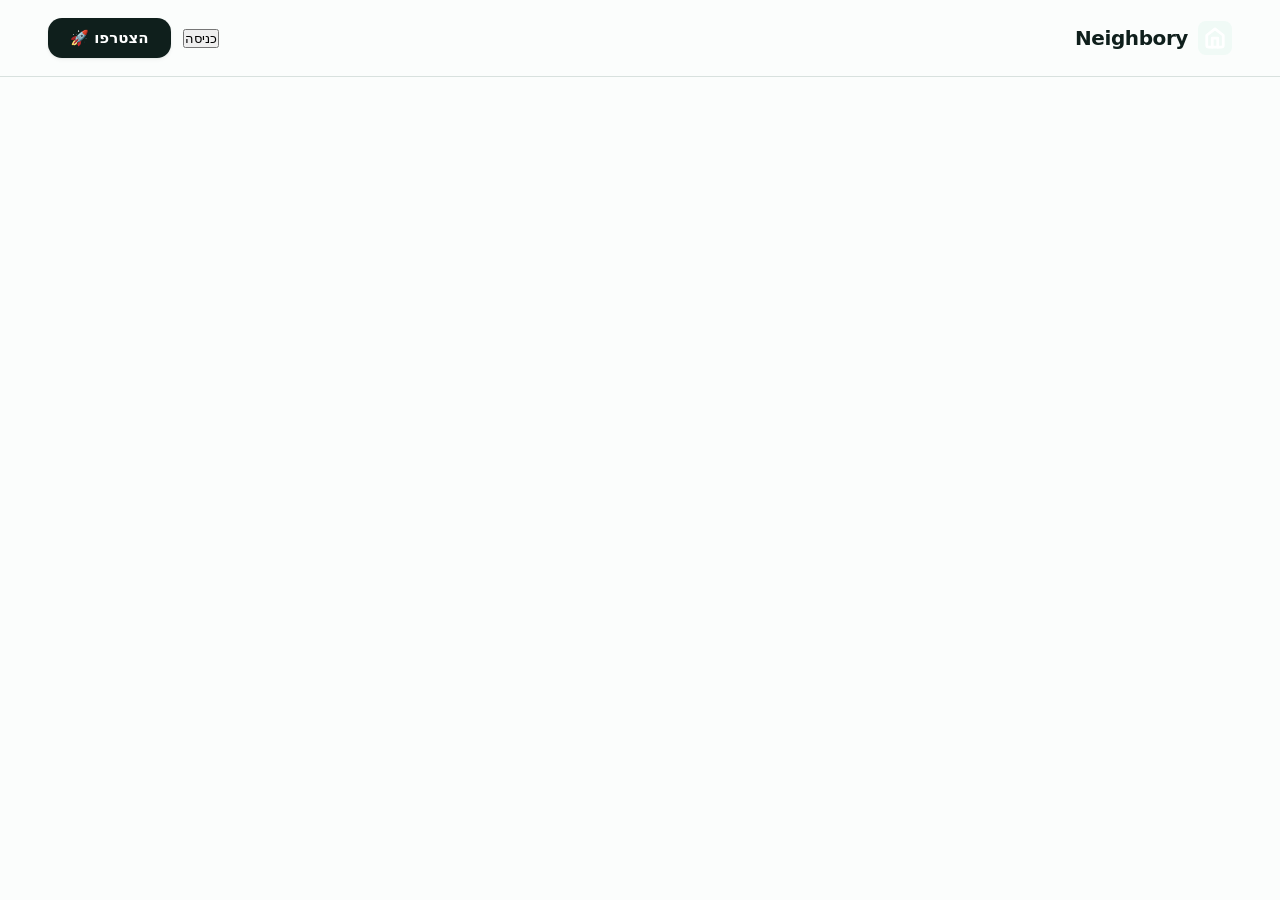
==== frontend/index.html @ bd684b00 "Initial commit - Neighbory community marketplace for teens Co-Authored-By: Claude Sonnet 4.6 <norepl" ====
<!DOCTYPE html>
<html lang="he" dir="rtl">
<head>
<meta charset="UTF-8">
<meta name="viewport" content="width=device-width, initial-scale=1.0">
<title>Neighbory · השוק הקהילתי לבני נוער</title>
<link rel="preconnect" href="https://fonts.googleapis.com">
<link rel="preconnect" href="https://fonts.gstatic.com" crossorigin>
<link href="https://fonts.googleapis.com/css2?family=Fredoka:wght@400;500;600;700&family=Rubik:wght@400;500;700;900&display=swap" rel="stylesheet">
<link rel="stylesheet" href="styles.css">
</head>
<body>
<div class="blob blob-1"></div>
<div class="blob blob-2"></div>
<div class="blob blob-3"></div>

<nav class="nav">
    <div class="nav-logo" onclick="goHome()">
        <div class="logo-mark">
            <svg viewBox="0 0 24 24" width="22" height="22" fill="none" stroke="white" stroke-width="3" stroke-linecap="round" stroke-linejoin="round">
                <path d="M3 9l9-7 9 7v11a2 2 0 0 1-2 2H5a2 2 0 0 1-2-2z"/>
                <polyline points="9 22 9 12 15 12 15 22"/>
            </svg>
        </div>
        <span class="logo-text">Neighbory</span>
    </div>
    <div class="nav-actions" id="nav-actions">
        <button class="btn btn-secondary" onclick="showLogin()">כניסה</button>
        <button class="btn btn-primary" onclick="showRegister()">הצטרפו 🚀</button>
    </div>
</nav>

<div id="main-content"></div>

<div id="modal-login" class="modal">
    <div class="modal-backdrop" onclick="closeModal('modal-login')"></div>
    <div class="modal-content">
        <button class="modal-close" onclick="closeModal('modal-login')">×</button>
        <div class="modal-emoji">👋</div>
        <h2 class="modal-title">היי, ברוכים השבים!</h2>
        <p class="modal-sub">התחברו לחשבון שלכם</p>
        <form onsubmit="handleLogin(event)">
            <div class="field"><label>אימייל</label><input type="email" name="email" required placeholder="you@example.com"></div>
            <div class="field"><label>סיסמה</label><input type="password" name="password" required placeholder="••••••••"></div>
            <div id="login-error" class="error-msg"></div>
            <button type="submit" class="btn btn-primary btn-full btn-large">בואו ניכנס! 🚀</button>
        </form>
        <div class="modal-switch">אין לכם חשבון? <a onclick="showRegister()">הצטרפו עכשיו</a></div>
    </div>
</div>

<div id="modal-register" class="modal">
    <div class="modal-backdrop" onclick="closeModal('modal-register')"></div>
    <div class="modal-content">
        <button class="modal-close" onclick="closeModal('modal-register')">×</button>
        <div class="tab-switch">
            <button class="tab active" onclick="switchTab('child')">🎒 אני ילד/ה</button>
            <button class="tab" onclick="switchTab('parent')">👨‍👩‍👧 אני הורה</button>
        </div>
        <div id="tab-child" class="tab-content active">
            <div class="modal-emoji">🎉</div>
            <h2 class="modal-title">מתחילים את ההרפתקה!</h2>
            <p class="modal-sub">לאחר ההרשמה, ההורה צריך לאשר את החשבון</p>
            <form onsubmit="handleChildRegister(event)">
                <div class="field-row">
                    <div class="field"><label>שם משתמש</label><input type="text" name="username" required minlength="3" placeholder="cooltrader"></div>
                    <div class="field"><label>גיל</label><input type="number" name="age" required min="13" max="18" placeholder="14"></div>
                </div>
                <div class="field"><label>שם מלא</label><input type="text" name="full_name" required minlength="2" placeholder="ישראל ישראלי"></div>
                <div class="field-row">
                    <div class="field"><label>אימייל</label><input type="email" name="email" required placeholder="you@example.com"></div>
                    <div class="field"><label>עיר</label><input type="text" name="city" required placeholder="תל אביב"></div>
                </div>
                <div class="field"><label>סיסמה</label><input type="password" name="password" required minlength="8" placeholder="לפחות 8 תווים"></div>
                <span class="divider-label">👨‍👩‍👧 פרטי ההורה</span>
                <div class="field-row">
                    <div class="field"><label>אימייל ההורה</label><input type="email" name="parent_email" required placeholder="parent@example.com"></div>
                    <div class="field"><label>טלפון ההורה</label><input type="tel" name="parent_phone" required minlength="9" placeholder="0501234567"></div>
                </div>
                <div id="register-child-error" class="error-msg"></div>
                <button type="submit" class="btn btn-primary btn-full btn-large">צרו לי חשבון! 🎯</button>
            </form>
        </div>
        <div id="tab-parent" class="tab-content">
            <div class="modal-emoji">👨‍👩‍👧</div>
            <h2 class="modal-title">הרשמה כהורה</h2>
            <p class="modal-sub">לפיקוח על חשבון ילדכם</p>
            <form onsubmit="handleParentRegister(event)">
                <div class="field"><label>שם מלא</label><input type="text" name="full_name" required minlength="2" placeholder="שם מלא"></div>
                <div class="field"><label>אימייל</label><input type="email" name="email" required placeholder="parent@example.com"></div>
                <div class="field"><label>טלפון</label><input type="tel" name="phone" required minlength="9" placeholder="0501234567"></div>
                <div class="field"><label>סיסמה</label><input type="password" name="password" required minlength="8" placeholder="לפחות 8 תווים"></div>
                <div id="register-parent-error" class="error-msg"></div>
                <button type="submit" class="btn btn-primary btn-full btn-large">הירשמו 👍</button>
            </form>
        </div>
        <div class="modal-switch">יש לכם חשבון? <a onclick="showLogin()">התחברו</a></div>
    </div>
</div>

<div id="toast" class="toast"></div>

<script src="config.js"></script>
<script src="app.js"></script>
</body>
</html>
---- frontend/styles.css ----
/* ========================================
   KidsTrade — Design System
   Aesthetic: Refined playful, mint + peach
   ======================================== */

:root {
    --mint-50: #F0FAF6;
    --mint-100: #D9F2E8;
    --mint-200: #A8E2CE;
    --mint-400: #4FC8A8;
    --mint-500: #2BA98A;
    --mint-600: #1F8870;
    --mint-700: #176E5A;

    --peach-100: #FFE8DB;
    --peach-300: #FFAD8F;
    --peach-500: #FF7E55;

    --ink-900: #0F1F1C;
    --ink-700: #2C3E3A;
    --ink-500: #5A6D68;
    --ink-300: #8FA39E;
    --ink-100: #D8E1DE;
    --ink-50: #EEF3F1;

    --bg: #FBFDFC;
    --white: #FFFFFF;

    --err: #E54B4B;
    --warn: #F0A500;

    --radius-sm: 8px;
    --radius-md: 14px;
    --radius-lg: 22px;
    --radius-xl: 32px;

    --shadow-sm: 0 2px 4px rgba(15, 31, 28, 0.04), 0 1px 2px rgba(15, 31, 28, 0.06);
    --shadow-md: 0 4px 12px rgba(15, 31, 28, 0.06), 0 2px 4px rgba(15, 31, 28, 0.04);
    --shadow-lg: 0 12px 32px rgba(15, 31, 28, 0.08), 0 4px 8px rgba(15, 31, 28, 0.04);
    --shadow-mint: 0 8px 24px rgba(43, 169, 138, 0.25);
    --shadow-peach: 0 8px 24px rgba(255, 126, 85, 0.25);

    --font-body: 'Heebo', system-ui, -apple-system, sans-serif;
    --font-display: 'Outfit', 'Heebo', system-ui, sans-serif;
}

* { box-sizing: border-box; margin: 0; padding: 0; }

html { scroll-behavior: smooth; }

body {
    font-family: var(--font-body);
    color: var(--ink-900);
    background: var(--bg);
    line-height: 1.55;
    -webkit-font-smoothing: antialiased;
    overflow-x: hidden;
    min-height: 100vh;
}

/* ========================================
   Background
   ======================================== */

.grid-bg {
    position: fixed;
    inset: 0;
    background-image:
        linear-gradient(var(--ink-100) 1px, transparent 1px),
        linear-gradient(90deg, var(--ink-100) 1px, transparent 1px);
    background-size: 56px 56px;
    opacity: 0.35;
    pointer-events: none;
    z-index: -1;
    mask-image: radial-gradient(ellipse at top, black 0%, transparent 75%);
}

/* ========================================
   Navigation
   ======================================== */

.nav {
    position: sticky;
    top: 0;
    z-index: 50;
    display: flex;
    align-items: center;
    justify-content: space-between;
    padding: 18px 48px;
    background: rgba(251, 253, 252, 0.85);
    backdrop-filter: blur(20px);
    -webkit-backdrop-filter: blur(20px);
    border-bottom: 1px solid var(--ink-100);
}

.nav-logo {
    display: flex;
    align-items: center;
    gap: 10px;
}

.logo-mark {
    color: var(--mint-500);
    display: flex;
    align-items: center;
    justify-content: center;
    background: var(--mint-50);
    padding: 6px;
    border-radius: var(--radius-sm);
}

.logo-text {
    font-family: var(--font-display);
    font-weight: 800;
    font-size: 20px;
    letter-spacing: -0.02em;
    color: var(--ink-900);
}

.nav-actions { display: flex; gap: 12px; align-items: center; }

/* ========================================
   Buttons
   ======================================== */

.btn-primary, .btn-ghost {
    font-family: var(--font-body);
    font-weight: 600;
    font-size: 15px;
    border: none;
    cursor: pointer;
    padding: 11px 22px;
    border-radius: var(--radius-md);
    transition: all 0.2s cubic-bezier(0.4, 0, 0.2, 1);
    display: inline-flex;
    align-items: center;
    gap: 8px;
    white-space: nowrap;
}

.btn-primary {
    background: var(--ink-900);
    color: var(--white);
    box-shadow: var(--shadow-sm);
}

.btn-primary:hover {
    background: var(--mint-600);
    transform: translateY(-1px);
    box-shadow: var(--shadow-mint);
}

.btn-primary:active { transform: translateY(0); }

.btn-ghost {
    background: transparent;
    color: var(--ink-700);
    border: 1.5px solid var(--ink-100);
}

.btn-ghost:hover {
    background: var(--ink-50);
    border-color: var(--ink-300);
}

.btn-large {
    padding: 16px 32px;
    font-size: 16px;
    border-radius: var(--radius-lg);
}

.btn-full { width: 100%; justify-content: center; }

/* ========================================
   Tags
   ======================================== */

.tag {
    display: inline-flex;
    align-items: center;
    gap: 8px;
    font-size: 13px;
    font-weight: 500;
    color: var(--mint-700);
    background: var(--mint-50);
    padding: 6px 14px;
    border-radius: 100px;
    border: 1px solid var(--mint-100);
    margin-bottom: 24px;
}

.tag.light {
    background: rgba(255, 255, 255, 0.15);
    color: var(--white);
    border-color: rgba(255, 255, 255, 0.25);
}

.tag-dot {
    width: 6px;
    height: 6px;
    background: var(--mint-500);
    border-radius: 50%;
    animation: pulse 2s infinite;
}

@keyframes pulse {
    0%, 100% { opacity: 1; }
    50% { opacity: 0.4; }
}

/* ========================================
   Landing Hero
   ======================================== */

.landing {
    display: grid;
    grid-template-columns: 1.1fr 1fr;
    gap: 80px;
    align-items: center;
    padding: 80px 48px 120px;
    max-width: 1400px;
    margin: 0 auto;
    min-height: calc(100vh - 80px);
}

.landing-content { animation: fadeUp 0.8s ease-out; }

@keyframes fadeUp {
    from { opacity: 0; transform: translateY(20px); }
    to { opacity: 1; transform: translateY(0); }
}

.hero-title {
    font-family: var(--font-display);
    font-size: clamp(2.5rem, 6vw, 5rem);
    font-weight: 800;
    line-height: 1.05;
    letter-spacing: -0.03em;
    color: var(--ink-900);
    margin-bottom: 24px;
}

.accent {
    background: linear-gradient(135deg, var(--mint-500) 0%, var(--peach-500) 100%);
    -webkit-background-clip: text;
    -webkit-text-fill-color: transparent;
    background-clip: text;
    font-style: italic;
}

.hero-sub {
    font-size: 18px;
    color: var(--ink-500);
    margin-bottom: 36px;
    max-width: 500px;
    line-height: 1.6;
}

.hero-actions {
    display: flex;
    gap: 14px;
    margin-bottom: 48px;
    flex-wrap: wrap;
}

.hero-stats {
    display: flex;
    align-items: center;
    gap: 28px;
    padding-top: 32px;
    border-top: 1px solid var(--ink-100);
    max-width: 500px;
}

.stat-num {
    font-family: var(--font-display);
    font-size: 28px;
    font-weight: 800;
    color: var(--ink-900);
    letter-spacing: -0.02em;
}

.stat-label {
    font-size: 13px;
    color: var(--ink-500);
    margin-top: 2px;
}

.stat-divider {
    width: 1px;
    height: 36px;
    background: var(--ink-100);
}

/* ========================================
   Landing Visual - Card Stack
   ======================================== */

.landing-visual {
    position: relative;
    height: 500px;
    animation: fadeIn 1s ease-out 0.3s backwards;
}

@keyframes fadeIn { from { opacity: 0; } to { opacity: 1; } }

.card-stack { position: relative; height: 100%; }

.card {
    position: absolute;
    width: 280px;
    background: var(--white);
    border-radius: var(--radius-lg);
    box-shadow: var(--shadow-lg);
    overflow: hidden;
    transition: transform 0.4s cubic-bezier(0.4, 0, 0.2, 1);
}

.card:hover { transform: translateY(-8px) rotate(0deg) !important; }

.card-1 {
    top: 20px;
    right: 20px;
    transform: rotate(-4deg);
    animation: float1 8s ease-in-out infinite;
}

.card-2 {
    top: 180px;
    right: 140px;
    transform: rotate(3deg);
    z-index: 2;
    animation: float2 7s ease-in-out infinite;
}

.card-3 {
    top: 330px;
    right: 40px;
    transform: rotate(-2deg);
    animation: float3 9s ease-in-out infinite;
}

@keyframes float1 {
    0%, 100% { transform: rotate(-4deg) translateY(0); }
    50% { transform: rotate(-4deg) translateY(-8px); }
}

@keyframes float2 {
    0%, 100% { transform: rotate(3deg) translateY(0); }
    50% { transform: rotate(3deg) translateY(-10px); }
}

@keyframes float3 {
    0%, 100% { transform: rotate(-2deg) translateY(0); }
    50% { transform: rotate(-2deg) translateY(-6px); }
}

.card-image {
    height: 140px;
    display: flex;
    align-items: center;
    justify-content: center;
    font-size: 60px;
}

.card-body { padding: 18px; }

.card-title {
    font-weight: 700;
    font-size: 16px;
    color: var(--ink-900);
    margin-bottom: 10px;
}

.card-meta {
    display: flex;
    justify-content: space-between;
    align-items: center;
}

.price {
    font-family: var(--font-display);
    font-weight: 800;
    font-size: 20px;
    color: var(--mint-600);
}

.chip {
    font-size: 11px;
    font-weight: 600;
    color: var(--ink-500);
    background: var(--ink-50);
    padding: 4px 10px;
    border-radius: 100px;
    letter-spacing: 0.02em;
}

/* ========================================
   Section Header
   ======================================== */

.section-header {
    text-align: center;
    margin-bottom: 64px;
}

.section-header h2 {
    font-family: var(--font-display);
    font-size: clamp(2rem, 4vw, 3rem);
    font-weight: 800;
    letter-spacing: -0.02em;
    color: var(--ink-900);
}

/* ========================================
   Features
   ======================================== */

.features {
    padding: 120px 48px;
    max-width: 1280px;
    margin: 0 auto;
}

.features-grid {
    display: grid;
    grid-template-columns: repeat(auto-fit, minmax(240px, 1fr));
    gap: 20px;
}

.feature {
    background: var(--white);
    border: 1px solid var(--ink-100);
    border-radius: var(--radius-lg);
    padding: 28px;
    transition: all 0.3s cubic-bezier(0.4, 0, 0.2, 1);
    position: relative;
    overflow: hidden;
}

.feature:hover {
    transform: translateY(-4px);
    box-shadow: var(--shadow-lg);
    border-color: var(--mint-200);
}

.feature-num {
    font-family: var(--font-display);
    font-size: 14px;
    font-weight: 800;
    color: var(--mint-400);
    letter-spacing: 0.1em;
    margin-bottom: 20px;
}

.feature-icon {
    width: 56px;
    height: 56px;
    display: flex;
    align-items: center;
    justify-content: center;
    background: var(--mint-50);
    color: var(--mint-600);
    border-radius: var(--radius-md);
    margin-bottom: 20px;
}

.feature h3 {
    font-family: var(--font-display);
    font-size: 20px;
    font-weight: 700;
    color: var(--ink-900);
    margin-bottom: 10px;
    letter-spacing: -0.01em;
}

.feature p {
    font-size: 14.5px;
    color: var(--ink-500);
    line-height: 1.6;
}

/* ========================================
   Safety Section
   ======================================== */

.safety {
    background: linear-gradient(135deg, var(--ink-900) 0%, var(--mint-700) 100%);
    color: var(--white);
    padding: 120px 48px;
    position: relative;
    overflow: hidden;
}

.safety::before {
    content: '';
    position: absolute;
    top: -50%;
    right: -20%;
    width: 600px;
    height: 600px;
    background: radial-gradient(circle, rgba(79, 200, 168, 0.15) 0%, transparent 70%);
    pointer-events: none;
}

.safety-content {
    max-width: 900px;
    margin: 0 auto;
    position: relative;
    z-index: 1;
}

.safety h2 {
    font-family: var(--font-display);
    font-size: clamp(2rem, 4vw, 3rem);
    font-weight: 800;
    letter-spacing: -0.02em;
    margin-bottom: 48px;
}

.safety-list {
    display: grid;
    grid-template-columns: repeat(auto-fit, minmax(320px, 1fr));
    gap: 20px;
}

.safety-item {
    display: flex;
    align-items: center;
    gap: 14px;
    font-size: 16px;
    color: rgba(255, 255, 255, 0.92);
}

.check {
    flex-shrink: 0;
    width: 28px;
    height: 28px;
    background: var(--mint-400);
    color: var(--ink-900);
    border-radius: 50%;
    display: flex;
    align-items: center;
    justify-content: center;
    font-weight: 900;
    font-size: 14px;
}

/* ========================================
   CTA
   ======================================== */

.cta {
    padding: 120px 48px;
    text-align: center;
    max-width: 700px;
    margin: 0 auto;
}

.cta h2 {
    font-family: var(--font-display);
    font-size: clamp(2rem, 4vw, 3rem);
    font-weight: 800;
    letter-spacing: -0.02em;
    margin-bottom: 16px;
}

.cta p {
    font-size: 18px;
    color: var(--ink-500);
    margin-bottom: 36px;
}

/* ========================================
   Footer
   ======================================== */

footer {
    border-top: 1px solid var(--ink-100);
    padding: 32px 48px;
    text-align: center;
}

.footer-content {
    font-size: 13px;
    color: var(--ink-500);
    display: flex;
    gap: 10px;
    justify-content: center;
    align-items: center;
    flex-wrap: wrap;
}

.footer-dot { color: var(--ink-300); }

/* ========================================
   Modals
   ======================================== */

.modal {
    display: none;
    position: fixed;
    inset: 0;
    z-index: 100;
    align-items: center;
    justify-content: center;
    padding: 20px;
}

.modal.active {
    display: flex;
    animation: modalIn 0.2s ease-out;
}

@keyframes modalIn { from { opacity: 0; } to { opacity: 1; } }

.modal-backdrop {
    position: absolute;
    inset: 0;
    background: rgba(15, 31, 28, 0.5);
    backdrop-filter: blur(8px);
    -webkit-backdrop-filter: blur(8px);
}

.modal-content {
    position: relative;
    background: var(--white);
    border-radius: var(--radius-xl);
    padding: 40px;
    max-width: 520px;
    width: 100%;
    max-height: 90vh;
    overflow-y: auto;
    box-shadow: var(--shadow-lg);
    animation: modalContentIn 0.3s cubic-bezier(0.4, 0, 0.2, 1);
}

@keyframes modalContentIn {
    from { opacity: 0; transform: scale(0.95) translateY(10px); }
    to { opacity: 1; transform: scale(1) translateY(0); }
}

.modal-close {
    position: absolute;
    top: 16px;
    left: 16px;
    width: 36px;
    height: 36px;
    border: none;
    background: var(--ink-50);
    border-radius: 50%;
    font-size: 22px;
    color: var(--ink-500);
    cursor: pointer;
    display: flex;
    align-items: center;
    justify-content: center;
    transition: all 0.2s;
}

.modal-close:hover {
    background: var(--ink-100);
    color: var(--ink-900);
}

.modal-title {
    font-family: var(--font-display);
    font-size: 28px;
    font-weight: 800;
    letter-spacing: -0.02em;
    color: var(--ink-900);
    margin-bottom: 8px;
}

.modal-sub {
    color: var(--ink-500);
    font-size: 15px;
    margin-bottom: 28px;
}

/* ========================================
   Forms
   ======================================== */

.field {
    margin-bottom: 18px;
    flex: 1;
}

.field-row {
    display: flex;
    gap: 12px;
    margin-bottom: 0;
}

.field-row .field { margin-bottom: 18px; }

.field label {
    display: block;
    font-size: 13px;
    font-weight: 500;
    color: var(--ink-700);
    margin-bottom: 6px;
}

.field input {
    width: 100%;
    padding: 12px 16px;
    font-family: var(--font-body);
    font-size: 15px;
    color: var(--ink-900);
    border: 1.5px solid var(--ink-100);
    border-radius: var(--radius-md);
    background: var(--white);
    transition: all 0.2s;
}

.field input:focus {
    outline: none;
    border-color: var(--mint-400);
    box-shadow: 0 0 0 3px rgba(79, 200, 168, 0.15);
}

.field input::placeholder { color: var(--ink-300); }

.divider-label {
    font-size: 12px;
    font-weight: 600;
    color: var(--ink-500);
    text-transform: uppercase;
    letter-spacing: 0.08em;
    margin: 20px 0 16px;
    padding-top: 16px;
    border-top: 1px solid var(--ink-100);
}

.error-msg {
    color: var(--err);
    font-size: 13.5px;
    margin-bottom: 12px;
    min-height: 20px;
    font-weight: 500;
}

/* ========================================
   Tabs
   ======================================== */

.tab-switch {
    display: flex;
    gap: 4px;
    background: var(--ink-50);
    padding: 4px;
    border-radius: var(--radius-md);
    margin-bottom: 28px;
}

.tab {
    flex: 1;
    padding: 10px;
    border: none;
    background: transparent;
    font-family: var(--font-body);
    font-size: 14px;
    font-weight: 600;
    color: var(--ink-500);
    cursor: pointer;
    border-radius: calc(var(--radius-md) - 4px);
    transition: all 0.2s;
}

.tab.active {
    background: var(--white);
    color: var(--ink-900);
    box-shadow: var(--shadow-sm);
}

.tab-content { display: none; }
.tab-content.active { display: block; }

.modal-switch {
    text-align: center;
    margin-top: 20px;
    font-size: 14px;
    color: var(--ink-500);
}

.modal-switch a {
    color: var(--mint-600);
    font-weight: 600;
    text-decoration: none;
}

.modal-switch a:hover { text-decoration: underline; }

/* ========================================
   Toast
   ======================================== */

.toast {
    position: fixed;
    bottom: 24px;
    right: 50%;
    transform: translateX(50%) translateY(100px);
    background: var(--ink-900);
    color: var(--white);
    padding: 14px 24px;
    border-radius: var(--radius-md);
    font-size: 14.5px;
    font-weight: 500;
    box-shadow: var(--shadow-lg);
    opacity: 0;
    transition: all 0.3s cubic-bezier(0.4, 0, 0.2, 1);
    z-index: 200;
    max-width: 90vw;
    text-align: center;
}

.toast.show {
    opacity: 1;
    transform: translateX(50%) translateY(0);
}

.toast.success { background: var(--mint-600); }
.toast.error { background: var(--err); }

/* ========================================
   Dashboard (after login)
   ======================================== */

.dashboard {
    max-width: 1280px;
    margin: 0 auto;
    padding: 40px 48px;
}

.dashboard-header {
    display: flex;
    justify-content: space-between;
    align-items: center;
    margin-bottom: 40px;
}

.dashboard-title h1 {
    font-family: var(--font-display);
    font-size: 32px;
    font-weight: 800;
    letter-spacing: -0.02em;
    margin-bottom: 4px;
}

.dashboard-title p {
    color: var(--ink-500);
    font-size: 15px;
}

.dashboard-grid {
    display: grid;
    grid-template-columns: repeat(auto-fill, minmax(260px, 1fr));
    gap: 20px;
}

.product-card {
    background: var(--white);
    border: 1px solid var(--ink-100);
    border-radius: var(--radius-lg);
    overflow: hidden;
    transition: all 0.3s;
    cursor: pointer;
}

.product-card:hover {
    transform: translateY(-4px);
    box-shadow: var(--shadow-lg);
    border-color: var(--mint-200);
}

.product-img {
    height: 180px;
    background: linear-gradient(135deg, var(--mint-100), var(--peach-100));
    display: flex;
    align-items: center;
    justify-content: center;
    font-size: 48px;
}

.product-info { padding: 16px 18px; }

.product-title {
    font-weight: 700;
    font-size: 15px;
    color: var(--ink-900);
    margin-bottom: 8px;
    line-height: 1.3;
}

.product-meta {
    display: flex;
    justify-content: space-between;
    align-items: center;
    margin-top: 8px;
}

.product-price {
    font-family: var(--font-display);
    font-weight: 800;
    font-size: 20px;
    color: var(--mint-600);
}

.empty-state {
    text-align: center;
    padding: 80px 20px;
    grid-column: 1 / -1;
}

.empty-state h3 {
    font-family: var(--font-display);
    font-size: 22px;
    font-weight: 700;
    color: var(--ink-900);
    margin-bottom: 8px;
}

.empty-state p {
    color: var(--ink-500);
    margin-bottom: 24px;
}

.status-badge {
    display: inline-block;
    padding: 3px 10px;
    border-radius: 100px;
    font-size: 11px;
    font-weight: 600;
    letter-spacing: 0.02em;
}

.status-pending {
    background: #FFF3E0;
    color: #B86E00;
}

.status-active {
    background: var(--mint-50);
    color: var(--mint-700);
}

/* ========================================
   Responsive
   ======================================== */

@media (max-width: 1024px) {
    .landing {
        grid-template-columns: 1fr;
        gap: 60px;
        padding-bottom: 80px;
    }
    .landing-visual {
        height: 420px;
        max-width: 400px;
        margin: 0 auto;
    }
    .card { width: 240px; }
}

@media (max-width: 640px) {
    .nav { padding: 14px 20px; }
    .landing { padding: 40px 20px 60px; }
    .features, .safety, .cta { padding: 80px 20px; }
    .dashboard { padding: 24px 20px; }

    .hero-title { font-size: 2.5rem; }
    .hero-sub { font-size: 16px; }

    .field-row { flex-direction: column; gap: 0; }
    .modal-content { padding: 28px 24px; }

    .hero-stats { gap: 16px; }
    .stat-num { font-size: 22px; }

    .landing-visual { height: 380px; }
    .card { width: 200px; }
    .card-2 { right: 100px; }

    .dashboard-header {
        flex-direction: column;
        align-items: flex-start;
        gap: 16px;
    }
}
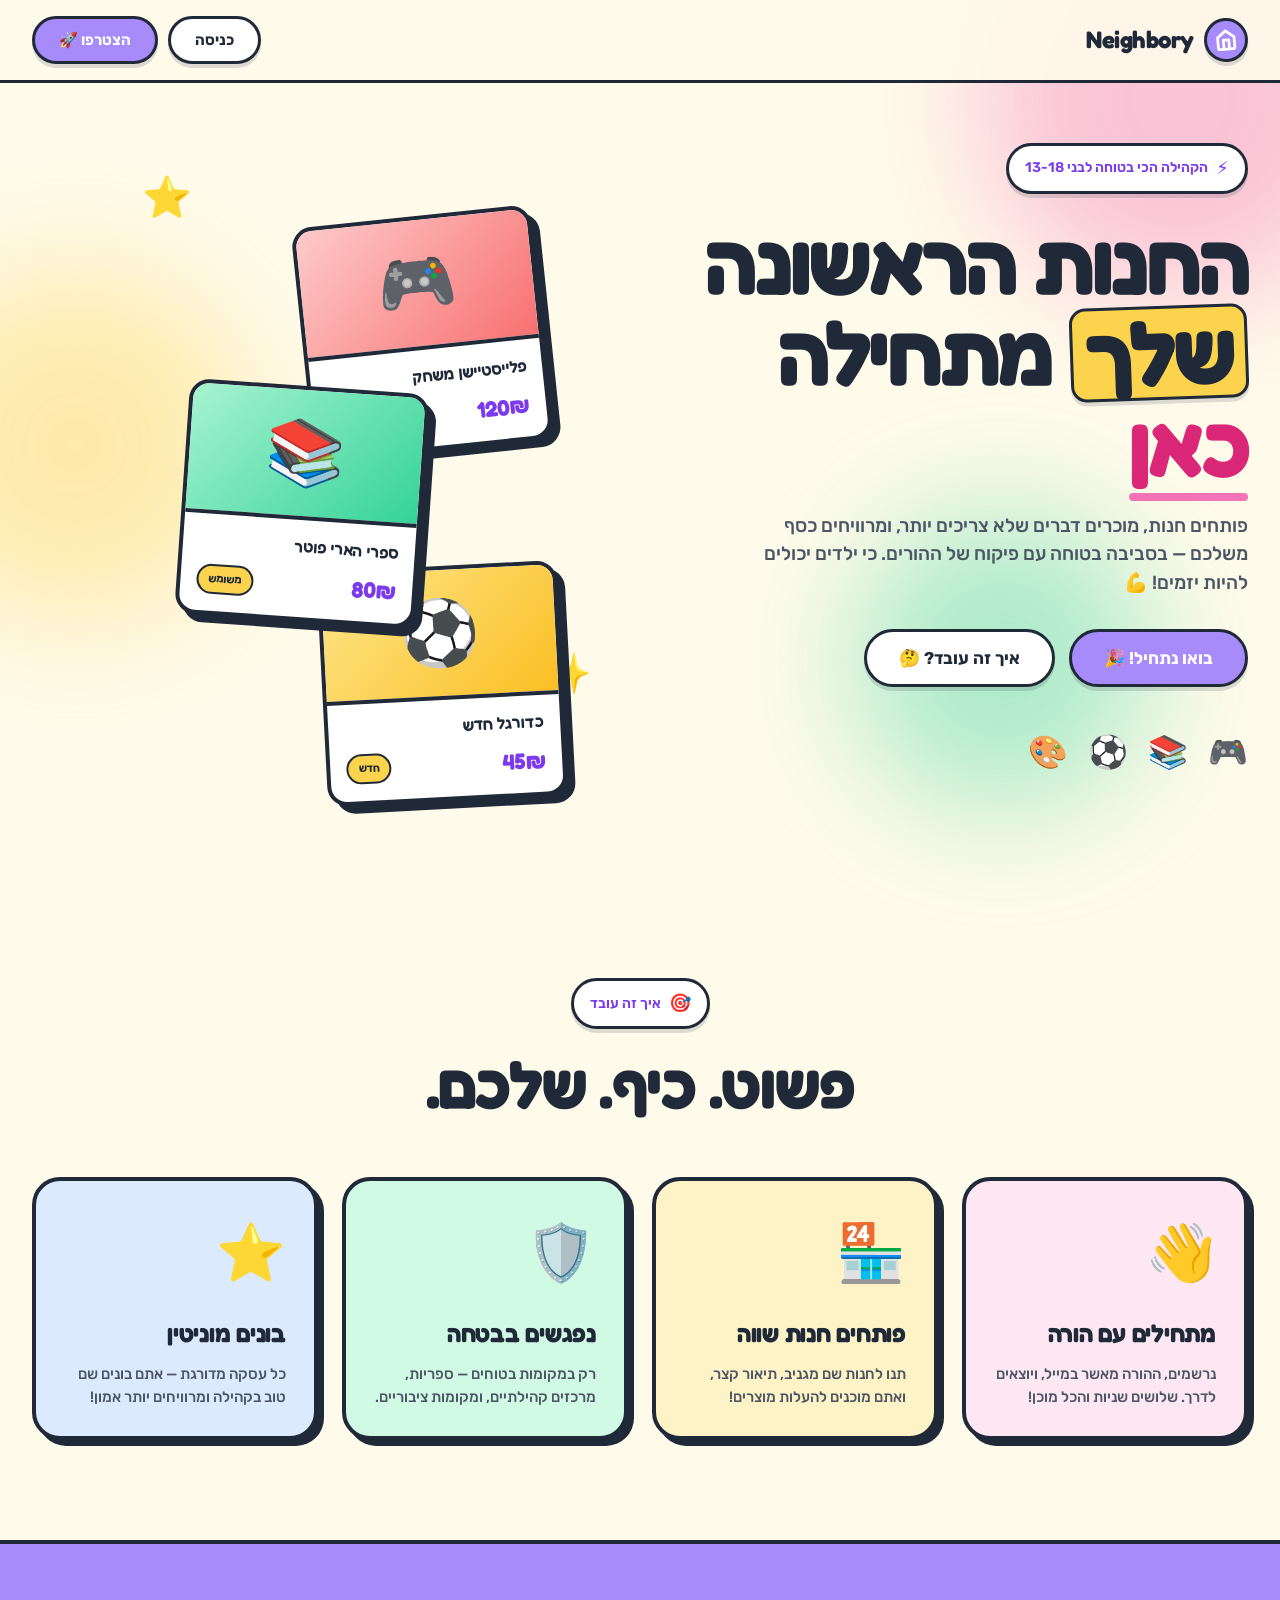
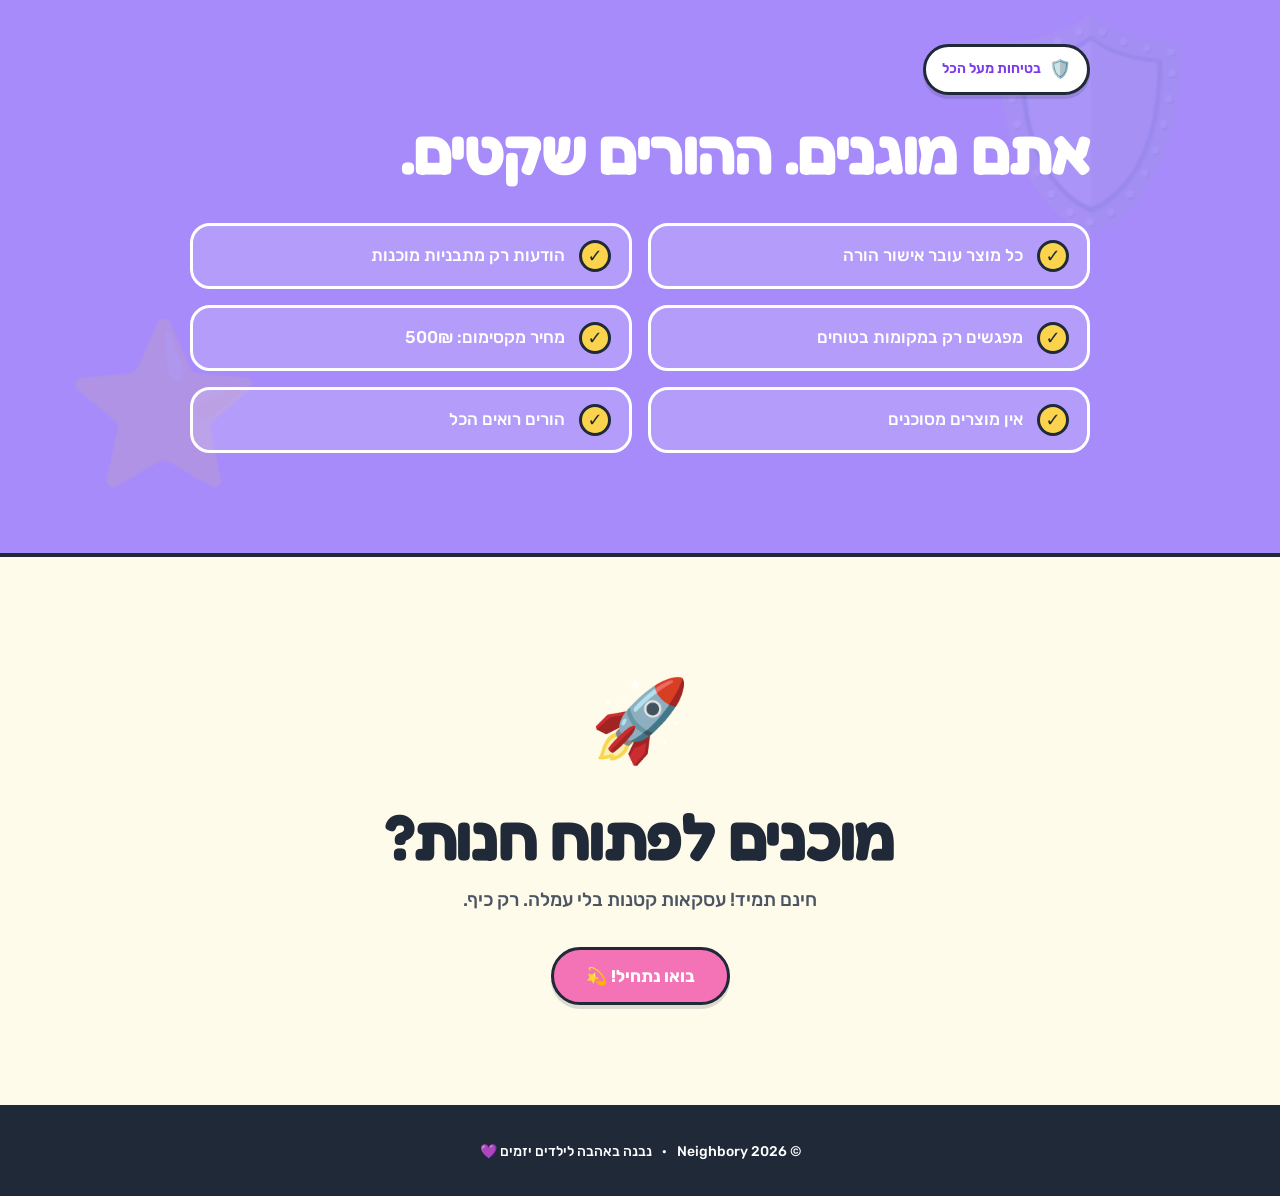
==== commit 7819a204: "Add password reset flow with Resend email Co-Authored-By: Claude Sonnet 4.6 <noreply@anthropic.com>" ====
--- a/frontend/index.html
+++ b/frontend/index.html
@@ -46,6 +46,38 @@
             <button type="submit" class="btn btn-primary btn-full btn-large">בואו ניכנס! 🚀</button>
         </form>
         <div class="modal-switch">אין לכם חשבון? <a onclick="showRegister()">הצטרפו עכשיו</a></div>
+        <div class="modal-switch" style="margin-top:8px"><a onclick="showForgotPassword()">שכחתי סיסמה 🔑</a></div>
+    </div>
+</div>
+
+<div id="modal-forgot" class="modal">
+    <div class="modal-backdrop" onclick="closeModal('modal-forgot')"></div>
+    <div class="modal-content">
+        <button class="modal-close" onclick="closeModal('modal-forgot')">×</button>
+        <div class="modal-emoji">🔑</div>
+        <h2 class="modal-title">שכחתם סיסמה?</h2>
+        <p class="modal-sub">הזינו את האימייל שלכם ונשלח קישור לאיפוס</p>
+        <form onsubmit="handleForgotPassword(event)">
+            <div class="field"><label>אימייל</label><input type="email" name="email" required placeholder="you@example.com"></div>
+            <div id="forgot-msg" class="error-msg"></div>
+            <button type="submit" class="btn btn-primary btn-full btn-large">שלחו לי קישור 📧</button>
+        </form>
+        <div class="modal-switch"><a onclick="showLogin()">חזרה להתחברות</a></div>
+    </div>
+</div>
+
+<div id="modal-reset" class="modal">
+    <div class="modal-backdrop"></div>
+    <div class="modal-content">
+        <div class="modal-emoji">🔐</div>
+        <h2 class="modal-title">בחרו סיסמה חדשה</h2>
+        <p class="modal-sub">הסיסמה חייבת להכיל לפחות 8 תווים</p>
+        <form onsubmit="handleResetPassword(event)">
+            <div class="field"><label>סיסמה חדשה</label><input type="password" name="password" required minlength="8" placeholder="לפחות 8 תווים"></div>
+            <div class="field"><label>אימות סיסמה</label><input type="password" name="password2" required minlength="8" placeholder="הזינו שוב"></div>
+            <div id="reset-msg" class="error-msg"></div>
+            <button type="submit" class="btn btn-primary btn-full btn-large">עדכון סיסמה ✅</button>
+        </form>
     </div>
 </div>
 
--- a/frontend/styles.css
+++ b/frontend/styles.css
@@ -1,991 +1,222 @@
-/* ========================================
-   KidsTrade — Design System
-   Aesthetic: Refined playful, mint + peach
-   ======================================== */
-
-:root {
-    --mint-50: #F0FAF6;
-    --mint-100: #D9F2E8;
-    --mint-200: #A8E2CE;
-    --mint-400: #4FC8A8;
-    --mint-500: #2BA98A;
-    --mint-600: #1F8870;
-    --mint-700: #176E5A;
-
-    --peach-100: #FFE8DB;
-    --peach-300: #FFAD8F;
-    --peach-500: #FF7E55;
-
-    --ink-900: #0F1F1C;
-    --ink-700: #2C3E3A;
-    --ink-500: #5A6D68;
-    --ink-300: #8FA39E;
-    --ink-100: #D8E1DE;
-    --ink-50: #EEF3F1;
-
-    --bg: #FBFDFC;
-    --white: #FFFFFF;
-
-    --err: #E54B4B;
-    --warn: #F0A500;
-
-    --radius-sm: 8px;
-    --radius-md: 14px;
-    --radius-lg: 22px;
-    --radius-xl: 32px;
-
-    --shadow-sm: 0 2px 4px rgba(15, 31, 28, 0.04), 0 1px 2px rgba(15, 31, 28, 0.06);
-    --shadow-md: 0 4px 12px rgba(15, 31, 28, 0.06), 0 2px 4px rgba(15, 31, 28, 0.04);
-    --shadow-lg: 0 12px 32px rgba(15, 31, 28, 0.08), 0 4px 8px rgba(15, 31, 28, 0.04);
-    --shadow-mint: 0 8px 24px rgba(43, 169, 138, 0.25);
-    --shadow-peach: 0 8px 24px rgba(255, 126, 85, 0.25);
-
-    --font-body: 'Heebo', system-ui, -apple-system, sans-serif;
-    --font-display: 'Outfit', 'Heebo', system-ui, sans-serif;
+:root{
+    --purple:#A78BFA; --purple-dark:#7C3AED; --purple-light:#EDE9FE;
+    --pink:#F472B6; --pink-dark:#DB2777; --pink-light:#FCE7F3;
+    --yellow:#FCD34D; --yellow-dark:#F59E0B; --yellow-light:#FEF3C7;
+    --green:#34D399; --green-dark:#10B981; --green-light:#D1FAE5;
+    --blue:#60A5FA; --blue-dark:#3B82F6; --blue-light:#DBEAFE;
+    --orange:#FB923C; --orange-dark:#EA580C; --orange-light:#FED7AA;
+    --ink:#1F2937; --ink-soft:#4B5563; --ink-muted:#9CA3AF;
+    --bg:#FFFBEB; --white:#FFFFFF;
+    --err:#EF4444;
+    --r-sm:12px; --r-md:20px; --r-lg:28px; --r-xl:36px;
+    --shadow-fun:0 8px 0 rgba(31,41,55,.12);
+    --shadow-pop:0 4px 0 rgba(31,41,55,.15);
+    --shadow-soft:0 6px 20px rgba(124,58,237,.15);
+    --font-display:'Fredoka',system-ui,sans-serif;
+    --font-body:'Rubik',system-ui,sans-serif;
 }
-
-* { box-sizing: border-box; margin: 0; padding: 0; }
-
-html { scroll-behavior: smooth; }
-
-body {
-    font-family: var(--font-body);
-    color: var(--ink-900);
-    background: var(--bg);
-    line-height: 1.55;
-    -webkit-font-smoothing: antialiased;
-    overflow-x: hidden;
-    min-height: 100vh;
-}
-
-/* ========================================
-   Background
-   ======================================== */
-
-.grid-bg {
-    position: fixed;
-    inset: 0;
-    background-image:
-        linear-gradient(var(--ink-100) 1px, transparent 1px),
-        linear-gradient(90deg, var(--ink-100) 1px, transparent 1px);
-    background-size: 56px 56px;
-    opacity: 0.35;
-    pointer-events: none;
-    z-index: -1;
-    mask-image: radial-gradient(ellipse at top, black 0%, transparent 75%);
-}
-
-/* ========================================
-   Navigation
-   ======================================== */
-
-.nav {
-    position: sticky;
-    top: 0;
-    z-index: 50;
-    display: flex;
-    align-items: center;
-    justify-content: space-between;
-    padding: 18px 48px;
-    background: rgba(251, 253, 252, 0.85);
-    backdrop-filter: blur(20px);
-    -webkit-backdrop-filter: blur(20px);
-    border-bottom: 1px solid var(--ink-100);
-}
-
-.nav-logo {
-    display: flex;
-    align-items: center;
-    gap: 10px;
-}
-
-.logo-mark {
-    color: var(--mint-500);
-    display: flex;
-    align-items: center;
-    justify-content: center;
-    background: var(--mint-50);
-    padding: 6px;
-    border-radius: var(--radius-sm);
-}
-
-.logo-text {
-    font-family: var(--font-display);
-    font-weight: 800;
-    font-size: 20px;
-    letter-spacing: -0.02em;
-    color: var(--ink-900);
-}
-
-.nav-actions { display: flex; gap: 12px; align-items: center; }
-
-/* ========================================
-   Buttons
-   ======================================== */
-
-.btn-primary, .btn-ghost {
-    font-family: var(--font-body);
-    font-weight: 600;
-    font-size: 15px;
-    border: none;
-    cursor: pointer;
-    padding: 11px 22px;
-    border-radius: var(--radius-md);
-    transition: all 0.2s cubic-bezier(0.4, 0, 0.2, 1);
-    display: inline-flex;
-    align-items: center;
-    gap: 8px;
-    white-space: nowrap;
-}
-
-.btn-primary {
-    background: var(--ink-900);
-    color: var(--white);
-    box-shadow: var(--shadow-sm);
-}
-
-.btn-primary:hover {
-    background: var(--mint-600);
-    transform: translateY(-1px);
-    box-shadow: var(--shadow-mint);
-}
-
-.btn-primary:active { transform: translateY(0); }
-
-.btn-ghost {
-    background: transparent;
-    color: var(--ink-700);
-    border: 1.5px solid var(--ink-100);
-}
-
-.btn-ghost:hover {
-    background: var(--ink-50);
-    border-color: var(--ink-300);
-}
-
-.btn-large {
-    padding: 16px 32px;
-    font-size: 16px;
-    border-radius: var(--radius-lg);
-}
-
-.btn-full { width: 100%; justify-content: center; }
-
-/* ========================================
-   Tags
-   ======================================== */
-
-.tag {
-    display: inline-flex;
-    align-items: center;
-    gap: 8px;
-    font-size: 13px;
-    font-weight: 500;
-    color: var(--mint-700);
-    background: var(--mint-50);
-    padding: 6px 14px;
-    border-radius: 100px;
-    border: 1px solid var(--mint-100);
-    margin-bottom: 24px;
-}
-
-.tag.light {
-    background: rgba(255, 255, 255, 0.15);
-    color: var(--white);
-    border-color: rgba(255, 255, 255, 0.25);
-}
-
-.tag-dot {
-    width: 6px;
-    height: 6px;
-    background: var(--mint-500);
-    border-radius: 50%;
-    animation: pulse 2s infinite;
-}
-
-@keyframes pulse {
-    0%, 100% { opacity: 1; }
-    50% { opacity: 0.4; }
-}
-
-/* ========================================
-   Landing Hero
-   ======================================== */
-
-.landing {
-    display: grid;
-    grid-template-columns: 1.1fr 1fr;
-    gap: 80px;
-    align-items: center;
-    padding: 80px 48px 120px;
-    max-width: 1400px;
-    margin: 0 auto;
-    min-height: calc(100vh - 80px);
-}
-
-.landing-content { animation: fadeUp 0.8s ease-out; }
-
-@keyframes fadeUp {
-    from { opacity: 0; transform: translateY(20px); }
-    to { opacity: 1; transform: translateY(0); }
-}
-
-.hero-title {
-    font-family: var(--font-display);
-    font-size: clamp(2.5rem, 6vw, 5rem);
-    font-weight: 800;
-    line-height: 1.05;
-    letter-spacing: -0.03em;
-    color: var(--ink-900);
-    margin-bottom: 24px;
-}
-
-.accent {
-    background: linear-gradient(135deg, var(--mint-500) 0%, var(--peach-500) 100%);
-    -webkit-background-clip: text;
-    -webkit-text-fill-color: transparent;
-    background-clip: text;
-    font-style: italic;
-}
-
-.hero-sub {
-    font-size: 18px;
-    color: var(--ink-500);
-    margin-bottom: 36px;
-    max-width: 500px;
-    line-height: 1.6;
-}
-
-.hero-actions {
-    display: flex;
-    gap: 14px;
-    margin-bottom: 48px;
-    flex-wrap: wrap;
-}
-
-.hero-stats {
-    display: flex;
-    align-items: center;
-    gap: 28px;
-    padding-top: 32px;
-    border-top: 1px solid var(--ink-100);
-    max-width: 500px;
-}
-
-.stat-num {
-    font-family: var(--font-display);
-    font-size: 28px;
-    font-weight: 800;
-    color: var(--ink-900);
-    letter-spacing: -0.02em;
-}
-
-.stat-label {
-    font-size: 13px;
-    color: var(--ink-500);
-    margin-top: 2px;
-}
-
-.stat-divider {
-    width: 1px;
-    height: 36px;
-    background: var(--ink-100);
-}
-
-/* ========================================
-   Landing Visual - Card Stack
-   ======================================== */
-
-.landing-visual {
-    position: relative;
-    height: 500px;
-    animation: fadeIn 1s ease-out 0.3s backwards;
-}
-
-@keyframes fadeIn { from { opacity: 0; } to { opacity: 1; } }
-
-.card-stack { position: relative; height: 100%; }
-
-.card {
-    position: absolute;
-    width: 280px;
-    background: var(--white);
-    border-radius: var(--radius-lg);
-    box-shadow: var(--shadow-lg);
-    overflow: hidden;
-    transition: transform 0.4s cubic-bezier(0.4, 0, 0.2, 1);
-}
-
-.card:hover { transform: translateY(-8px) rotate(0deg) !important; }
-
-.card-1 {
-    top: 20px;
-    right: 20px;
-    transform: rotate(-4deg);
-    animation: float1 8s ease-in-out infinite;
-}
-
-.card-2 {
-    top: 180px;
-    right: 140px;
-    transform: rotate(3deg);
-    z-index: 2;
-    animation: float2 7s ease-in-out infinite;
-}
-
-.card-3 {
-    top: 330px;
-    right: 40px;
-    transform: rotate(-2deg);
-    animation: float3 9s ease-in-out infinite;
-}
-
-@keyframes float1 {
-    0%, 100% { transform: rotate(-4deg) translateY(0); }
-    50% { transform: rotate(-4deg) translateY(-8px); }
-}
-
-@keyframes float2 {
-    0%, 100% { transform: rotate(3deg) translateY(0); }
-    50% { transform: rotate(3deg) translateY(-10px); }
-}
-
-@keyframes float3 {
-    0%, 100% { transform: rotate(-2deg) translateY(0); }
-    50% { transform: rotate(-2deg) translateY(-6px); }
-}
-
-.card-image {
-    height: 140px;
-    display: flex;
-    align-items: center;
-    justify-content: center;
-    font-size: 60px;
-}
-
-.card-body { padding: 18px; }
-
-.card-title {
-    font-weight: 700;
-    font-size: 16px;
-    color: var(--ink-900);
-    margin-bottom: 10px;
-}
-
-.card-meta {
-    display: flex;
-    justify-content: space-between;
-    align-items: center;
-}
-
-.price {
-    font-family: var(--font-display);
-    font-weight: 800;
-    font-size: 20px;
-    color: var(--mint-600);
-}
-
-.chip {
-    font-size: 11px;
-    font-weight: 600;
-    color: var(--ink-500);
-    background: var(--ink-50);
-    padding: 4px 10px;
-    border-radius: 100px;
-    letter-spacing: 0.02em;
-}
-
-/* ========================================
-   Section Header
-   ======================================== */
-
-.section-header {
-    text-align: center;
-    margin-bottom: 64px;
-}
-
-.section-header h2 {
-    font-family: var(--font-display);
-    font-size: clamp(2rem, 4vw, 3rem);
-    font-weight: 800;
-    letter-spacing: -0.02em;
-    color: var(--ink-900);
-}
-
-/* ========================================
-   Features
-   ======================================== */
-
-.features {
-    padding: 120px 48px;
-    max-width: 1280px;
-    margin: 0 auto;
-}
-
-.features-grid {
-    display: grid;
-    grid-template-columns: repeat(auto-fit, minmax(240px, 1fr));
-    gap: 20px;
-}
-
-.feature {
-    background: var(--white);
-    border: 1px solid var(--ink-100);
-    border-radius: var(--radius-lg);
-    padding: 28px;
-    transition: all 0.3s cubic-bezier(0.4, 0, 0.2, 1);
-    position: relative;
-    overflow: hidden;
-}
-
-.feature:hover {
-    transform: translateY(-4px);
-    box-shadow: var(--shadow-lg);
-    border-color: var(--mint-200);
-}
-
-.feature-num {
-    font-family: var(--font-display);
-    font-size: 14px;
-    font-weight: 800;
-    color: var(--mint-400);
-    letter-spacing: 0.1em;
-    margin-bottom: 20px;
-}
-
-.feature-icon {
-    width: 56px;
-    height: 56px;
-    display: flex;
-    align-items: center;
-    justify-content: center;
-    background: var(--mint-50);
-    color: var(--mint-600);
-    border-radius: var(--radius-md);
-    margin-bottom: 20px;
-}
-
-.feature h3 {
-    font-family: var(--font-display);
-    font-size: 20px;
-    font-weight: 700;
-    color: var(--ink-900);
-    margin-bottom: 10px;
-    letter-spacing: -0.01em;
-}
-
-.feature p {
-    font-size: 14.5px;
-    color: var(--ink-500);
-    line-height: 1.6;
-}
-
-/* ========================================
-   Safety Section
-   ======================================== */
-
-.safety {
-    background: linear-gradient(135deg, var(--ink-900) 0%, var(--mint-700) 100%);
-    color: var(--white);
-    padding: 120px 48px;
-    position: relative;
-    overflow: hidden;
-}
-
-.safety::before {
-    content: '';
-    position: absolute;
-    top: -50%;
-    right: -20%;
-    width: 600px;
-    height: 600px;
-    background: radial-gradient(circle, rgba(79, 200, 168, 0.15) 0%, transparent 70%);
-    pointer-events: none;
-}
-
-.safety-content {
-    max-width: 900px;
-    margin: 0 auto;
-    position: relative;
-    z-index: 1;
-}
-
-.safety h2 {
-    font-family: var(--font-display);
-    font-size: clamp(2rem, 4vw, 3rem);
-    font-weight: 800;
-    letter-spacing: -0.02em;
-    margin-bottom: 48px;
-}
-
-.safety-list {
-    display: grid;
-    grid-template-columns: repeat(auto-fit, minmax(320px, 1fr));
-    gap: 20px;
-}
-
-.safety-item {
-    display: flex;
-    align-items: center;
-    gap: 14px;
-    font-size: 16px;
-    color: rgba(255, 255, 255, 0.92);
-}
-
-.check {
-    flex-shrink: 0;
-    width: 28px;
-    height: 28px;
-    background: var(--mint-400);
-    color: var(--ink-900);
-    border-radius: 50%;
-    display: flex;
-    align-items: center;
-    justify-content: center;
-    font-weight: 900;
-    font-size: 14px;
-}
-
-/* ========================================
-   CTA
-   ======================================== */
-
-.cta {
-    padding: 120px 48px;
-    text-align: center;
-    max-width: 700px;
-    margin: 0 auto;
-}
-
-.cta h2 {
-    font-family: var(--font-display);
-    font-size: clamp(2rem, 4vw, 3rem);
-    font-weight: 800;
-    letter-spacing: -0.02em;
-    margin-bottom: 16px;
-}
-
-.cta p {
-    font-size: 18px;
-    color: var(--ink-500);
-    margin-bottom: 36px;
-}
-
-/* ========================================
-   Footer
-   ======================================== */
-
-footer {
-    border-top: 1px solid var(--ink-100);
-    padding: 32px 48px;
-    text-align: center;
-}
-
-.footer-content {
-    font-size: 13px;
-    color: var(--ink-500);
-    display: flex;
-    gap: 10px;
-    justify-content: center;
-    align-items: center;
-    flex-wrap: wrap;
-}
-
-.footer-dot { color: var(--ink-300); }
-
-/* ========================================
-   Modals
-   ======================================== */
-
-.modal {
-    display: none;
-    position: fixed;
-    inset: 0;
-    z-index: 100;
-    align-items: center;
-    justify-content: center;
-    padding: 20px;
-}
-
-.modal.active {
-    display: flex;
-    animation: modalIn 0.2s ease-out;
-}
-
-@keyframes modalIn { from { opacity: 0; } to { opacity: 1; } }
-
-.modal-backdrop {
-    position: absolute;
-    inset: 0;
-    background: rgba(15, 31, 28, 0.5);
-    backdrop-filter: blur(8px);
-    -webkit-backdrop-filter: blur(8px);
-}
-
-.modal-content {
-    position: relative;
-    background: var(--white);
-    border-radius: var(--radius-xl);
-    padding: 40px;
-    max-width: 520px;
-    width: 100%;
-    max-height: 90vh;
-    overflow-y: auto;
-    box-shadow: var(--shadow-lg);
-    animation: modalContentIn 0.3s cubic-bezier(0.4, 0, 0.2, 1);
-}
-
-@keyframes modalContentIn {
-    from { opacity: 0; transform: scale(0.95) translateY(10px); }
-    to { opacity: 1; transform: scale(1) translateY(0); }
-}
-
-.modal-close {
-    position: absolute;
-    top: 16px;
-    left: 16px;
-    width: 36px;
-    height: 36px;
-    border: none;
-    background: var(--ink-50);
-    border-radius: 50%;
-    font-size: 22px;
-    color: var(--ink-500);
-    cursor: pointer;
-    display: flex;
-    align-items: center;
-    justify-content: center;
-    transition: all 0.2s;
-}
-
-.modal-close:hover {
-    background: var(--ink-100);
-    color: var(--ink-900);
-}
-
-.modal-title {
-    font-family: var(--font-display);
-    font-size: 28px;
-    font-weight: 800;
-    letter-spacing: -0.02em;
-    color: var(--ink-900);
-    margin-bottom: 8px;
-}
-
-.modal-sub {
-    color: var(--ink-500);
-    font-size: 15px;
-    margin-bottom: 28px;
-}
-
-/* ========================================
-   Forms
-   ======================================== */
-
-.field {
-    margin-bottom: 18px;
-    flex: 1;
-}
-
-.field-row {
-    display: flex;
-    gap: 12px;
-    margin-bottom: 0;
-}
-
-.field-row .field { margin-bottom: 18px; }
-
-.field label {
-    display: block;
-    font-size: 13px;
-    font-weight: 500;
-    color: var(--ink-700);
-    margin-bottom: 6px;
-}
-
-.field input {
-    width: 100%;
-    padding: 12px 16px;
-    font-family: var(--font-body);
-    font-size: 15px;
-    color: var(--ink-900);
-    border: 1.5px solid var(--ink-100);
-    border-radius: var(--radius-md);
-    background: var(--white);
-    transition: all 0.2s;
-}
-
-.field input:focus {
-    outline: none;
-    border-color: var(--mint-400);
-    box-shadow: 0 0 0 3px rgba(79, 200, 168, 0.15);
-}
-
-.field input::placeholder { color: var(--ink-300); }
-
-.divider-label {
-    font-size: 12px;
-    font-weight: 600;
-    color: var(--ink-500);
-    text-transform: uppercase;
-    letter-spacing: 0.08em;
-    margin: 20px 0 16px;
-    padding-top: 16px;
-    border-top: 1px solid var(--ink-100);
-}
-
-.error-msg {
-    color: var(--err);
-    font-size: 13.5px;
-    margin-bottom: 12px;
-    min-height: 20px;
-    font-weight: 500;
-}
-
-/* ========================================
-   Tabs
-   ======================================== */
-
-.tab-switch {
-    display: flex;
-    gap: 4px;
-    background: var(--ink-50);
-    padding: 4px;
-    border-radius: var(--radius-md);
-    margin-bottom: 28px;
-}
-
-.tab {
-    flex: 1;
-    padding: 10px;
-    border: none;
-    background: transparent;
-    font-family: var(--font-body);
-    font-size: 14px;
-    font-weight: 600;
-    color: var(--ink-500);
-    cursor: pointer;
-    border-radius: calc(var(--radius-md) - 4px);
-    transition: all 0.2s;
-}
-
-.tab.active {
-    background: var(--white);
-    color: var(--ink-900);
-    box-shadow: var(--shadow-sm);
-}
-
-.tab-content { display: none; }
-.tab-content.active { display: block; }
-
-.modal-switch {
-    text-align: center;
-    margin-top: 20px;
-    font-size: 14px;
-    color: var(--ink-500);
-}
-
-.modal-switch a {
-    color: var(--mint-600);
-    font-weight: 600;
-    text-decoration: none;
-}
-
-.modal-switch a:hover { text-decoration: underline; }
-
-/* ========================================
-   Toast
-   ======================================== */
-
-.toast {
-    position: fixed;
-    bottom: 24px;
-    right: 50%;
-    transform: translateX(50%) translateY(100px);
-    background: var(--ink-900);
-    color: var(--white);
-    padding: 14px 24px;
-    border-radius: var(--radius-md);
-    font-size: 14.5px;
-    font-weight: 500;
-    box-shadow: var(--shadow-lg);
-    opacity: 0;
-    transition: all 0.3s cubic-bezier(0.4, 0, 0.2, 1);
-    z-index: 200;
-    max-width: 90vw;
-    text-align: center;
-}
-
-.toast.show {
-    opacity: 1;
-    transform: translateX(50%) translateY(0);
-}
-
-.toast.success { background: var(--mint-600); }
-.toast.error { background: var(--err); }
-
-/* ========================================
-   Dashboard (after login)
-   ======================================== */
-
-.dashboard {
-    max-width: 1280px;
-    margin: 0 auto;
-    padding: 40px 48px;
-}
-
-.dashboard-header {
-    display: flex;
-    justify-content: space-between;
-    align-items: center;
-    margin-bottom: 40px;
-}
-
-.dashboard-title h1 {
-    font-family: var(--font-display);
-    font-size: 32px;
-    font-weight: 800;
-    letter-spacing: -0.02em;
-    margin-bottom: 4px;
-}
-
-.dashboard-title p {
-    color: var(--ink-500);
-    font-size: 15px;
-}
-
-.dashboard-grid {
-    display: grid;
-    grid-template-columns: repeat(auto-fill, minmax(260px, 1fr));
-    gap: 20px;
-}
-
-.product-card {
-    background: var(--white);
-    border: 1px solid var(--ink-100);
-    border-radius: var(--radius-lg);
-    overflow: hidden;
-    transition: all 0.3s;
-    cursor: pointer;
-}
-
-.product-card:hover {
-    transform: translateY(-4px);
-    box-shadow: var(--shadow-lg);
-    border-color: var(--mint-200);
-}
-
-.product-img {
-    height: 180px;
-    background: linear-gradient(135deg, var(--mint-100), var(--peach-100));
-    display: flex;
-    align-items: center;
-    justify-content: center;
-    font-size: 48px;
-}
-
-.product-info { padding: 16px 18px; }
-
-.product-title {
-    font-weight: 700;
-    font-size: 15px;
-    color: var(--ink-900);
-    margin-bottom: 8px;
-    line-height: 1.3;
-}
-
-.product-meta {
-    display: flex;
-    justify-content: space-between;
-    align-items: center;
-    margin-top: 8px;
-}
-
-.product-price {
-    font-family: var(--font-display);
-    font-weight: 800;
-    font-size: 20px;
-    color: var(--mint-600);
-}
-
-.empty-state {
-    text-align: center;
-    padding: 80px 20px;
-    grid-column: 1 / -1;
-}
-
-.empty-state h3 {
-    font-family: var(--font-display);
-    font-size: 22px;
-    font-weight: 700;
-    color: var(--ink-900);
-    margin-bottom: 8px;
-}
-
-.empty-state p {
-    color: var(--ink-500);
-    margin-bottom: 24px;
-}
-
-.status-badge {
-    display: inline-block;
-    padding: 3px 10px;
-    border-radius: 100px;
-    font-size: 11px;
-    font-weight: 600;
-    letter-spacing: 0.02em;
-}
-
-.status-pending {
-    background: #FFF3E0;
-    color: #B86E00;
-}
-
-.status-active {
-    background: var(--mint-50);
-    color: var(--mint-700);
-}
-
-/* ========================================
-   Responsive
-   ======================================== */
-
-@media (max-width: 1024px) {
-    .landing {
-        grid-template-columns: 1fr;
-        gap: 60px;
-        padding-bottom: 80px;
-    }
-    .landing-visual {
-        height: 420px;
-        max-width: 400px;
-        margin: 0 auto;
-    }
-    .card { width: 240px; }
-}
-
-@media (max-width: 640px) {
-    .nav { padding: 14px 20px; }
-    .landing { padding: 40px 20px 60px; }
-    .features, .safety, .cta { padding: 80px 20px; }
-    .dashboard { padding: 24px 20px; }
-
-    .hero-title { font-size: 2.5rem; }
-    .hero-sub { font-size: 16px; }
-
-    .field-row { flex-direction: column; gap: 0; }
-    .modal-content { padding: 28px 24px; }
-
-    .hero-stats { gap: 16px; }
-    .stat-num { font-size: 22px; }
-
-    .landing-visual { height: 380px; }
-    .card { width: 200px; }
-    .card-2 { right: 100px; }
-
-    .dashboard-header {
-        flex-direction: column;
-        align-items: flex-start;
-        gap: 16px;
-    }
-}
+*{box-sizing:border-box;margin:0;padding:0}
+html{scroll-behavior:smooth}
+body{font-family:var(--font-body);color:var(--ink);background:var(--bg);line-height:1.6;-webkit-font-smoothing:antialiased;overflow-x:hidden;min-height:100vh}
+
+/* Background blobs */
+.blob{position:fixed;border-radius:50%;filter:blur(60px);opacity:.4;z-index:-1;pointer-events:none}
+.blob-1{width:400px;height:400px;background:var(--pink);top:-100px;right:-100px;animation:blob 20s infinite}
+.blob-2{width:350px;height:350px;background:var(--yellow);top:30%;left:-100px;animation:blob 25s infinite reverse}
+.blob-3{width:300px;height:300px;background:var(--green);bottom:10%;right:10%;animation:blob 22s infinite}
+@keyframes blob{0%,100%{transform:translate(0,0) scale(1)}33%{transform:translate(30px,-50px) scale(1.1)}66%{transform:translate(-20px,20px) scale(.9)}}
+
+/* Stars decoration */
+.star{position:absolute;color:var(--yellow-dark);font-size:24px;animation:twinkle 3s infinite}
+@keyframes twinkle{0%,100%{opacity:.3;transform:scale(.8)}50%{opacity:1;transform:scale(1.2)}}
+
+/* Navigation */
+.nav{position:sticky;top:0;z-index:50;display:flex;align-items:center;justify-content:space-between;padding:16px 32px;background:rgba(255,251,235,.9);backdrop-filter:blur(12px);border-bottom:3px solid var(--ink)}
+.nav-logo{display:flex;align-items:center;gap:10px;cursor:pointer}
+.logo-mark{width:44px;height:44px;background:var(--purple);border-radius:50%;display:flex;align-items:center;justify-content:center;border:3px solid var(--ink);box-shadow:var(--shadow-pop);transform:rotate(-5deg);transition:transform .3s}
+.logo-mark:hover{transform:rotate(5deg) scale(1.1)}
+.logo-text{font-family:var(--font-display);font-weight:700;font-size:24px;color:var(--ink);letter-spacing:-.02em}
+.nav-actions{display:flex;gap:10px;align-items:center}
+
+/* Buttons */
+.btn{font-family:var(--font-body);font-weight:700;font-size:15px;border:3px solid var(--ink);cursor:pointer;padding:12px 24px;border-radius:100px;transition:all .15s;display:inline-flex;align-items:center;gap:8px;white-space:nowrap;text-decoration:none}
+.btn:active{transform:translateY(2px);box-shadow:0 2px 0 rgba(31,41,55,.15)!important}
+.btn-primary{background:var(--purple);color:var(--white);box-shadow:var(--shadow-pop)}
+.btn-primary:hover{background:var(--purple-dark);transform:translateY(-2px);box-shadow:0 6px 0 rgba(31,41,55,.15)}
+.btn-secondary{background:var(--white);color:var(--ink);box-shadow:var(--shadow-pop)}
+.btn-secondary:hover{background:var(--yellow-light);transform:translateY(-2px);box-shadow:0 6px 0 rgba(31,41,55,.15)}
+.btn-pink{background:var(--pink);color:var(--white);box-shadow:var(--shadow-pop)}
+.btn-pink:hover{background:var(--pink-dark);transform:translateY(-2px);box-shadow:0 6px 0 rgba(31,41,55,.15)}
+.btn-large{padding:16px 32px;font-size:17px}
+.btn-full{width:100%;justify-content:center}
+
+/* Tag */
+.tag{display:inline-flex;align-items:center;gap:8px;font-size:14px;font-weight:600;color:var(--purple-dark);background:var(--white);padding:8px 16px;border-radius:100px;border:3px solid var(--ink);box-shadow:var(--shadow-pop);margin-bottom:24px}
+.tag-emoji{font-size:18px}
+
+/* Landing */
+.landing{display:grid;grid-template-columns:1.1fr 1fr;gap:60px;align-items:center;padding:60px 32px 100px;max-width:1400px;margin:0 auto;position:relative}
+.landing-content{animation:bounceIn .8s cubic-bezier(.5,1.6,.4,.7)}
+@keyframes bounceIn{from{opacity:0;transform:translateY(40px) scale(.9)}to{opacity:1;transform:translateY(0) scale(1)}}
+
+.hero-title{font-family:var(--font-display);font-size:clamp(3rem,7vw,5.5rem);font-weight:700;line-height:1;color:var(--ink);margin-bottom:24px;letter-spacing:-.03em}
+.wiggle{display:inline-block;animation:wiggle 3s ease-in-out infinite}
+@keyframes wiggle{0%,100%{transform:rotate(-3deg)}50%{transform:rotate(3deg)}}
+
+.accent-1{background:var(--yellow);padding:0 12px;border-radius:16px;display:inline-block;transform:rotate(-2deg);border:3px solid var(--ink);box-shadow:var(--shadow-pop)}
+.accent-2{color:var(--pink-dark);position:relative}
+.accent-2::after{content:'';position:absolute;bottom:-4px;right:0;left:0;height:8px;background:var(--pink);border-radius:100px;z-index:-1}
+
+.hero-sub{font-size:19px;color:var(--ink-soft);margin-bottom:32px;max-width:520px;line-height:1.5;font-weight:500}
+.hero-actions{display:flex;gap:14px;margin-bottom:40px;flex-wrap:wrap}
+.hero-emojis{display:flex;align-items:center;gap:20px;font-size:32px}
+.hero-emojis span{display:inline-block;animation:float-emoji 3s ease-in-out infinite}
+.hero-emojis span:nth-child(2){animation-delay:.5s}
+.hero-emojis span:nth-child(3){animation-delay:1s}
+.hero-emojis span:nth-child(4){animation-delay:1.5s}
+@keyframes float-emoji{0%,100%{transform:translateY(0) rotate(0)}50%{transform:translateY(-10px) rotate(10deg)}}
+
+/* Landing Visual */
+.landing-visual{position:relative;height:550px;animation:fadeIn 1s ease-out .3s backwards}
+@keyframes fadeIn{from{opacity:0}to{opacity:1}}
+
+.product-card-floating{position:absolute;width:240px;background:var(--white);border-radius:var(--r-md);border:4px solid var(--ink);box-shadow:8px 8px 0 var(--ink);overflow:hidden;transition:all .3s}
+.product-card-floating:hover{transform:translateY(-8px) rotate(0deg)!important}
+.pcf-1{top:30px;right:40px;transform:rotate(-6deg);animation:bob1 6s ease-in-out infinite}
+.pcf-2{top:200px;right:160px;transform:rotate(4deg);z-index:2;animation:bob2 7s ease-in-out infinite}
+.pcf-3{top:380px;right:20px;transform:rotate(-3deg);animation:bob3 5s ease-in-out infinite}
+@keyframes bob1{0%,100%{transform:rotate(-6deg) translateY(0)}50%{transform:rotate(-6deg) translateY(-12px)}}
+@keyframes bob2{0%,100%{transform:rotate(4deg) translateY(0)}50%{transform:rotate(4deg) translateY(-15px)}}
+@keyframes bob3{0%,100%{transform:rotate(-3deg) translateY(0)}50%{transform:rotate(-3deg) translateY(-10px)}}
+.pcf-img{height:130px;display:flex;align-items:center;justify-content:center;font-size:64px;border-bottom:4px solid var(--ink)}
+.pcf-body{padding:14px 16px}
+.pcf-title{font-family:var(--font-display);font-weight:600;font-size:16px;color:var(--ink);margin-bottom:8px}
+.pcf-meta{display:flex;justify-content:space-between;align-items:center}
+.pcf-price{font-family:var(--font-display);font-weight:700;font-size:22px;color:var(--purple-dark)}
+.pcf-chip{font-size:11px;font-weight:700;color:var(--ink);background:var(--yellow);padding:4px 10px;border-radius:100px;border:2px solid var(--ink)}
+
+/* Sticker decorations */
+.sticker{position:absolute;font-size:40px;animation:spin 8s linear infinite}
+.sticker-1{top:-20px;left:20%;animation-duration:6s}
+.sticker-2{bottom:30px;right:-10px;animation-duration:10s;animation-direction:reverse}
+@keyframes spin{from{transform:rotate(0deg)}to{transform:rotate(360deg)}}
+
+/* Section header */
+.section-header{text-align:center;margin-bottom:60px}
+.section-header h2{font-family:var(--font-display);font-size:clamp(2.5rem,5vw,4rem);font-weight:700;color:var(--ink);letter-spacing:-.02em;line-height:1}
+
+/* Features */
+.features{padding:100px 32px;max-width:1280px;margin:0 auto;position:relative}
+.features-grid{display:grid;grid-template-columns:repeat(auto-fit,minmax(240px,1fr));gap:24px}
+.feature{background:var(--white);border:4px solid var(--ink);border-radius:var(--r-lg);padding:28px;transition:all .25s;position:relative;box-shadow:6px 6px 0 var(--ink)}
+.feature:hover{transform:translate(-4px,-4px);box-shadow:10px 10px 0 var(--ink)}
+.feature:nth-child(1){background:var(--pink-light)}
+.feature:nth-child(2){background:var(--yellow-light)}
+.feature:nth-child(3){background:var(--green-light)}
+.feature:nth-child(4){background:var(--blue-light)}
+.feature-emoji{font-size:56px;margin-bottom:16px;display:inline-block;animation:bounce-soft 2s ease-in-out infinite}
+.feature:nth-child(2) .feature-emoji{animation-delay:.5s}
+.feature:nth-child(3) .feature-emoji{animation-delay:1s}
+.feature:nth-child(4) .feature-emoji{animation-delay:1.5s}
+@keyframes bounce-soft{0%,100%{transform:translateY(0)}50%{transform:translateY(-8px)}}
+.feature h3{font-family:var(--font-display);font-size:24px;font-weight:700;color:var(--ink);margin-bottom:10px;letter-spacing:-.01em}
+.feature p{font-size:15px;color:var(--ink-soft);line-height:1.5;font-weight:500}
+
+/* Safety section */
+.safety{background:var(--purple);color:var(--white);padding:100px 32px;position:relative;overflow:hidden;border-top:4px solid var(--ink);border-bottom:4px solid var(--ink)}
+.safety::before{content:'🛡️';position:absolute;font-size:200px;opacity:.1;top:20px;right:5%}
+.safety::after{content:'⭐';position:absolute;font-size:160px;opacity:.1;bottom:20px;left:5%;animation:spin 30s linear infinite}
+.safety-content{max-width:900px;margin:0 auto;position:relative;z-index:1}
+.safety h2{font-family:var(--font-display);font-size:clamp(2.5rem,5vw,4rem);font-weight:700;letter-spacing:-.02em;margin-bottom:40px;line-height:1}
+.safety-list{display:grid;grid-template-columns:repeat(auto-fit,minmax(300px,1fr));gap:16px}
+.safety-item{display:flex;align-items:center;gap:14px;font-size:17px;color:var(--white);font-weight:500;background:rgba(255,255,255,.15);padding:14px 18px;border-radius:var(--r-md);border:3px solid var(--white)}
+.check{flex-shrink:0;width:32px;height:32px;background:var(--yellow);color:var(--ink);border-radius:50%;display:flex;align-items:center;justify-content:center;font-weight:900;font-size:18px;border:3px solid var(--ink)}
+
+/* CTA */
+.cta{padding:100px 32px;text-align:center;max-width:700px;margin:0 auto;position:relative}
+.cta-emoji{font-size:80px;margin-bottom:20px;display:inline-block;animation:bounce-big 1.5s infinite}
+@keyframes bounce-big{0%,100%{transform:translateY(0) scale(1)}50%{transform:translateY(-15px) scale(1.05)}}
+.cta h2{font-family:var(--font-display);font-size:clamp(2.5rem,5vw,4rem);font-weight:700;letter-spacing:-.02em;margin-bottom:16px;color:var(--ink);line-height:1}
+.cta p{font-size:19px;color:var(--ink-soft);margin-bottom:32px;font-weight:500}
+
+/* Footer */
+footer{border-top:4px solid var(--ink);padding:32px;text-align:center;background:var(--ink);color:var(--white)}
+.footer-content{font-size:14px;display:flex;gap:10px;justify-content:center;align-items:center;flex-wrap:wrap;font-weight:500}
+
+/* Modal */
+.modal{display:none;position:fixed;inset:0;z-index:100;align-items:center;justify-content:center;padding:20px}
+.modal.active{display:flex;animation:fadeIn .2s}
+.modal-backdrop{position:absolute;inset:0;background:rgba(31,41,55,.6);backdrop-filter:blur(4px)}
+.modal-content{position:relative;background:var(--white);border-radius:var(--r-lg);padding:36px;max-width:560px;width:100%;max-height:92vh;overflow-y:auto;border:4px solid var(--ink);box-shadow:8px 8px 0 var(--ink);animation:popIn .3s cubic-bezier(.5,1.6,.4,.7)}
+@keyframes popIn{from{opacity:0;transform:scale(.8) rotate(-3deg)}to{opacity:1;transform:scale(1) rotate(0)}}
+.modal-close{position:absolute;top:14px;left:14px;width:40px;height:40px;border:3px solid var(--ink);background:var(--yellow);border-radius:50%;font-size:22px;color:var(--ink);cursor:pointer;display:flex;align-items:center;justify-content:center;transition:all .15s;font-weight:900;box-shadow:var(--shadow-pop)}
+.modal-close:hover{background:var(--pink);transform:rotate(90deg)}
+.modal-close:active{transform:translateY(2px) rotate(90deg)}
+.modal-title{font-family:var(--font-display);font-size:32px;font-weight:700;color:var(--ink);margin-bottom:8px;letter-spacing:-.02em}
+.modal-emoji{font-size:48px;margin-bottom:8px;display:inline-block;animation:wiggle 2s ease-in-out infinite}
+.modal-sub{color:var(--ink-soft);font-size:15px;margin-bottom:24px;font-weight:500}
+
+/* Forms */
+.field{margin-bottom:18px;flex:1}
+.field-row{display:flex;gap:12px;margin-bottom:0}
+.field-row .field{margin-bottom:18px}
+.field label{display:block;font-size:14px;font-weight:600;color:var(--ink);margin-bottom:8px}
+.field input,.field select{width:100%;padding:14px 18px;font-family:var(--font-body);font-size:15px;color:var(--ink);border:3px solid var(--ink);border-radius:var(--r-sm);background:var(--white);transition:all .2s;font-weight:500}
+.field input:focus,.field select:focus{outline:none;background:var(--yellow-light);box-shadow:4px 4px 0 var(--ink);transform:translate(-2px,-2px)}
+.field input::placeholder{color:var(--ink-muted)}
+.divider-label{font-size:13px;font-weight:700;color:var(--ink);background:var(--yellow);padding:6px 14px;border-radius:100px;border:2px solid var(--ink);margin:20px 0 16px;display:inline-block}
+.error-msg{color:var(--err);font-size:14px;margin-bottom:12px;min-height:20px;font-weight:600;padding:0 4px}
+
+/* Tabs */
+.tab-switch{display:flex;gap:6px;background:var(--purple-light);padding:6px;border-radius:100px;margin-bottom:24px;border:3px solid var(--ink)}
+.tab{flex:1;padding:12px;border:none;background:transparent;font-family:var(--font-body);font-size:15px;font-weight:700;color:var(--ink-soft);cursor:pointer;border-radius:100px;transition:all .2s}
+.tab.active{background:var(--purple);color:var(--white)}
+.tab-content{display:none}
+.tab-content.active{display:block}
+.modal-switch{text-align:center;margin-top:18px;font-size:14px;color:var(--ink-soft);font-weight:500}
+.modal-switch a{color:var(--purple-dark);font-weight:700;text-decoration:none;cursor:pointer;border-bottom:2px solid var(--purple)}
+
+/* Toast */
+.toast{position:fixed;bottom:24px;right:50%;transform:translateX(50%) translateY(120px);background:var(--ink);color:var(--white);padding:16px 28px;border-radius:100px;font-size:15px;font-weight:600;border:3px solid var(--ink);opacity:0;transition:all .3s cubic-bezier(.5,1.6,.4,.7);z-index:200;max-width:90vw;text-align:center;box-shadow:var(--shadow-pop)}
+.toast.show{opacity:1;transform:translateX(50%) translateY(0)}
+.toast.success{background:var(--green-dark);border-color:var(--ink)}
+.toast.error{background:var(--err);border-color:var(--ink)}
+
+/* Dashboard */
+.dashboard{max-width:1280px;margin:0 auto;padding:40px 32px}
+.dashboard-header{display:flex;justify-content:space-between;align-items:center;margin-bottom:36px;flex-wrap:wrap;gap:16px}
+.dashboard-title h1{font-family:var(--font-display);font-size:42px;font-weight:700;letter-spacing:-.02em;margin-bottom:4px;color:var(--ink)}
+.dashboard-title p{color:var(--ink-soft);font-size:16px;font-weight:500}
+.dashboard-grid{display:grid;grid-template-columns:repeat(auto-fill,minmax(260px,1fr));gap:20px}
+
+.product-card{background:var(--white);border:4px solid var(--ink);border-radius:var(--r-md);overflow:hidden;transition:all .25s;cursor:pointer;box-shadow:6px 6px 0 var(--ink)}
+.product-card:hover{transform:translate(-4px,-4px);box-shadow:10px 10px 0 var(--ink)}
+.product-img{height:170px;display:flex;align-items:center;justify-content:center;font-size:60px;border-bottom:4px solid var(--ink)}
+.product-card:nth-child(4n+1) .product-img{background:var(--pink-light)}
+.product-card:nth-child(4n+2) .product-img{background:var(--yellow-light)}
+.product-card:nth-child(4n+3) .product-img{background:var(--green-light)}
+.product-card:nth-child(4n+4) .product-img{background:var(--blue-light)}
+.product-info{padding:16px 18px}
+.product-title{font-family:var(--font-display);font-weight:600;font-size:17px;color:var(--ink);margin-bottom:8px}
+.product-meta{display:flex;justify-content:space-between;align-items:center;margin-top:8px}
+.product-price{font-family:var(--font-display);font-weight:700;font-size:24px;color:var(--purple-dark)}
+
+.empty-state{text-align:center;padding:60px 20px;grid-column:1/-1;background:var(--white);border:4px dashed var(--ink);border-radius:var(--r-lg)}
+.empty-state-emoji{font-size:80px;margin-bottom:16px;display:inline-block;animation:bounce-soft 2s infinite}
+.empty-state h3{font-family:var(--font-display);font-size:26px;font-weight:700;color:var(--ink);margin-bottom:8px}
+.empty-state p{color:var(--ink-soft);margin-bottom:24px;font-weight:500;font-size:16px}
+
+.status-badge{display:inline-block;padding:4px 12px;border-radius:100px;font-size:12px;font-weight:700;border:2px solid var(--ink)}
+.status-pending{background:var(--yellow);color:var(--ink)}
+.status-active{background:var(--green);color:var(--ink)}
+
+.store-info{background:var(--white);padding:24px;border-radius:var(--r-lg);border:4px solid var(--ink);box-shadow:6px 6px 0 var(--ink);margin-bottom:32px}
+.section-title{font-family:var(--font-display);font-weight:700;font-size:24px;margin-bottom:18px;color:var(--ink);display:flex;align-items:center;gap:10px}
+.user-pill{display:flex;align-items:center;gap:8px;background:var(--white);padding:8px 14px;border-radius:100px;border:3px solid var(--ink);font-size:13px;font-weight:600;color:var(--ink);box-shadow:var(--shadow-pop)}
+
+.approval-card{background:var(--white);border:4px solid var(--ink);border-radius:var(--r-md);overflow:hidden;box-shadow:6px 6px 0 var(--ink);transition:all .25s}
+.approval-card:hover{transform:translate(-4px,-4px);box-shadow:10px 10px 0 var(--ink)}
+.approval-code{background:var(--yellow);padding:14px;text-align:center;font-family:var(--font-display);font-weight:700;color:var(--ink);font-size:22px;letter-spacing:.2em;border-bottom:4px solid var(--ink)}
+
+@media(max-width:1024px){.landing{grid-template-columns:1fr;gap:40px;padding-bottom:60px}.landing-visual{height:480px;max-width:400px;margin:0 auto}.product-card-floating{width:220px}}
+@media(max-width:640px){.nav{padding:12px 20px}.landing{padding:30px 20px 60px}.features,.safety,.cta{padding:60px 20px}.dashboard{padding:24px 20px}.hero-title{font-size:2.8rem}.field-row{flex-direction:column;gap:0}.modal-content{padding:24px;border-width:3px;box-shadow:5px 5px 0 var(--ink)}.landing-visual{height:420px}.product-card-floating{width:190px}.pcf-2{right:120px}.dashboard-title h1{font-size:32px}}
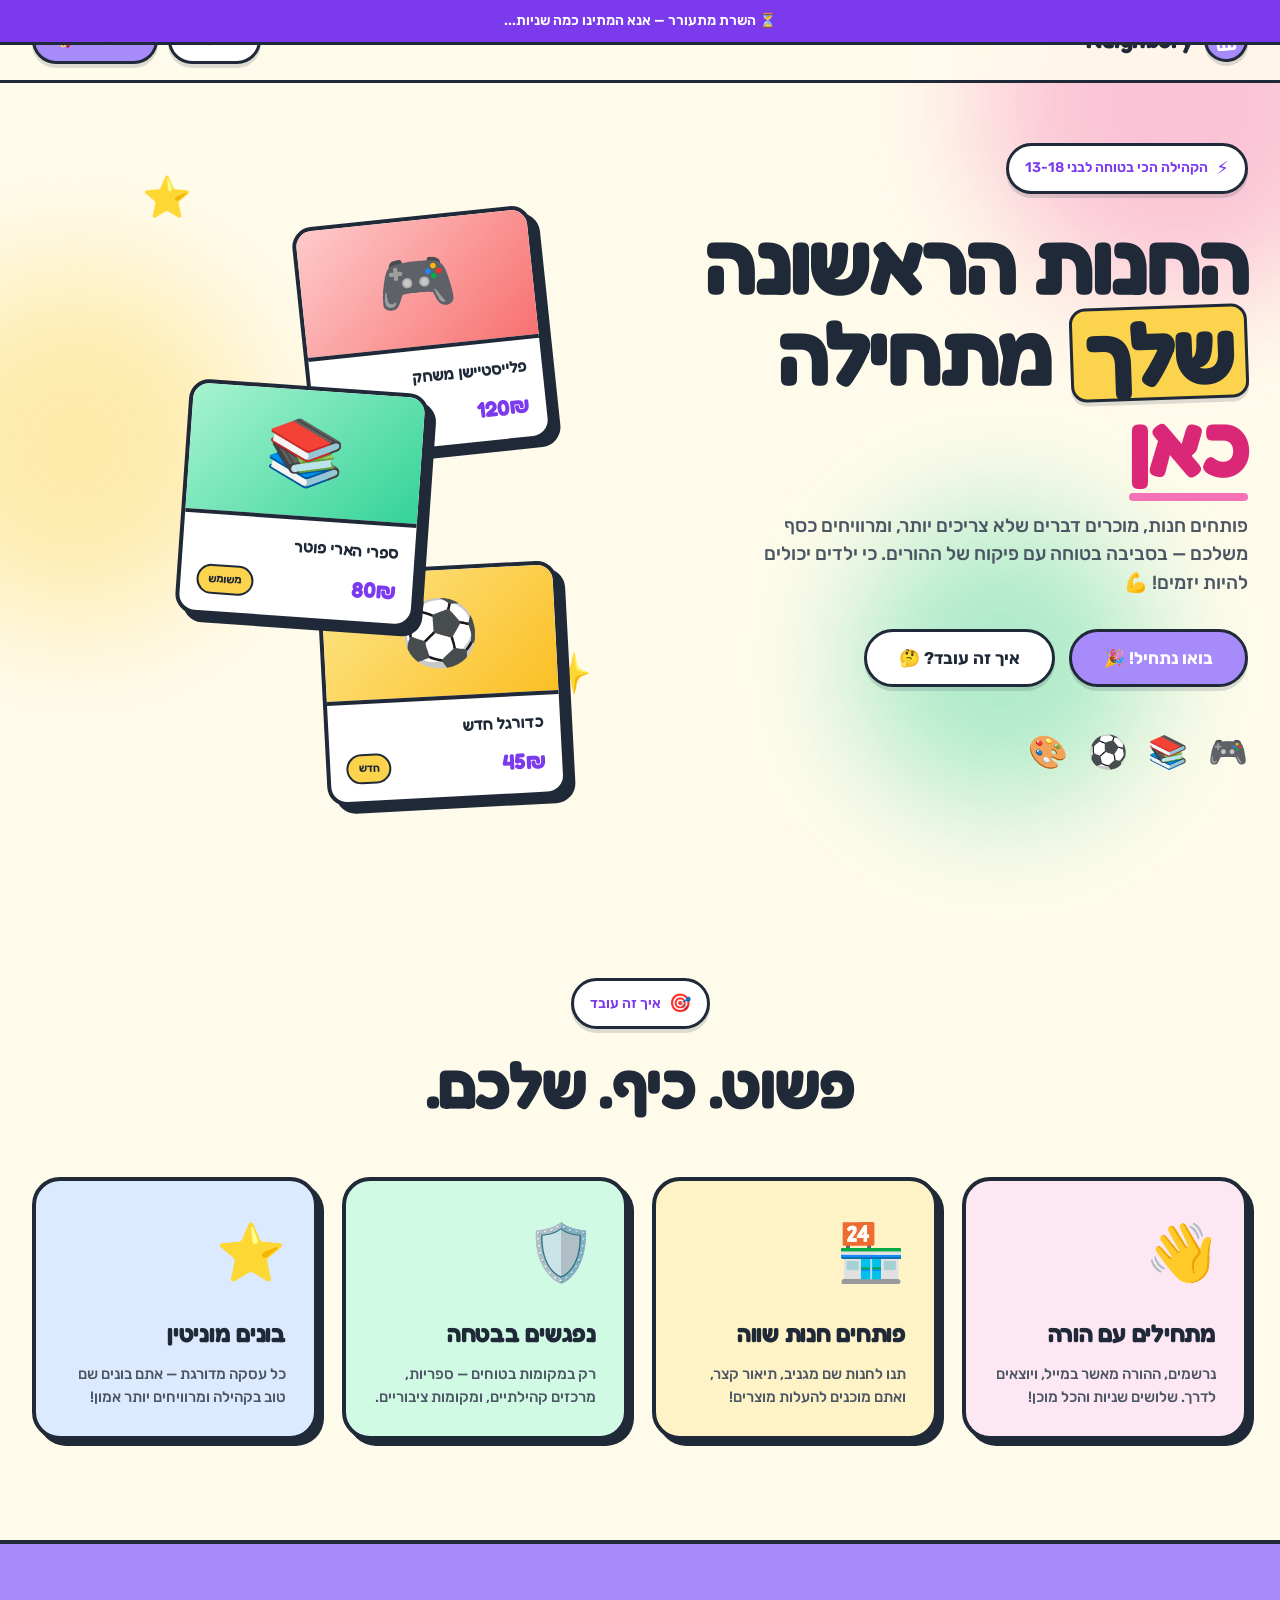
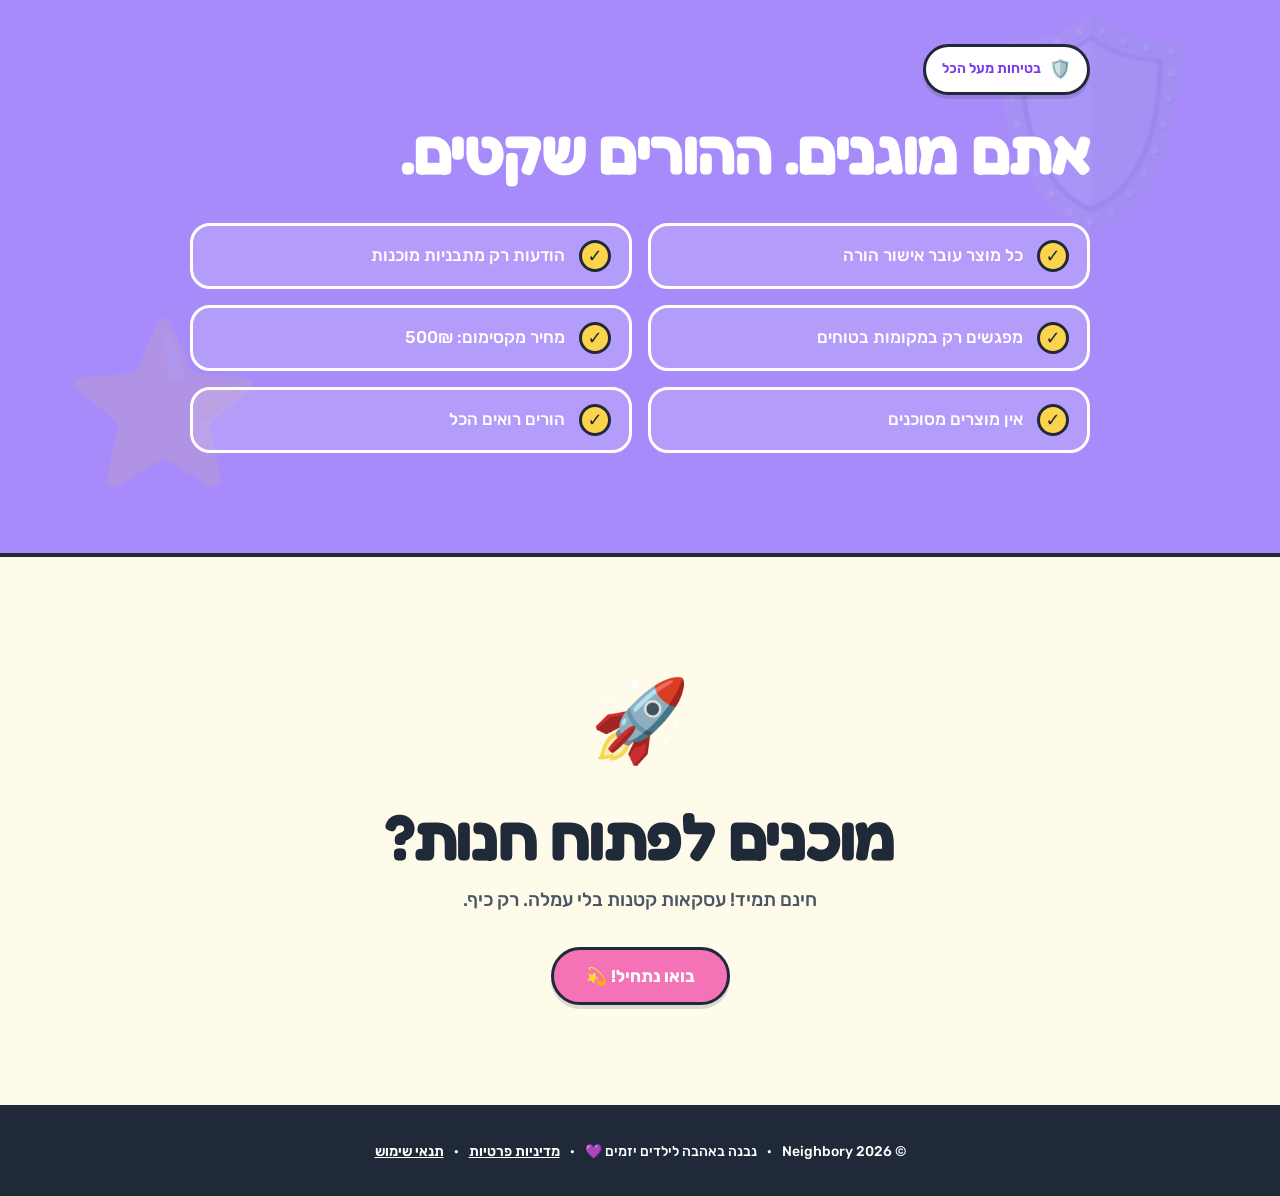
==== commit 2ea053e4: "Simplify registration: remove username/phone, add email confirm + password toggle" ====
--- a/frontend/index.html
+++ b/frontend/index.html
@@ -41,7 +41,7 @@
         <p class="modal-sub">התחברו לחשבון שלכם</p>
         <form onsubmit="handleLogin(event)">
             <div class="field"><label>אימייל</label><input type="email" name="email" required placeholder="you@example.com"></div>
-            <div class="field"><label>סיסמה</label><input type="password" name="password" required placeholder="••••••••"></div>
+            <div class="field"><label>סיסמה</label><div class="pwd-wrap"><input type="password" name="password" required placeholder="••••••••"><button type="button" class="pwd-toggle" onclick="togglePwd(this)" aria-label="הצג סיסמה">👁</button></div></div>
             <div id="login-error" class="error-msg"></div>
             <button type="submit" class="btn btn-primary btn-full btn-large">בואו ניכנס! 🚀</button>
         </form>
@@ -94,21 +94,16 @@
             <h2 class="modal-title">מתחילים את ההרפתקה!</h2>
             <p class="modal-sub">לאחר ההרשמה, ההורה צריך לאשר את החשבון</p>
             <form onsubmit="handleChildRegister(event)">
-                <div class="field-row">
-                    <div class="field"><label>שם משתמש</label><input type="text" name="username" required minlength="3" placeholder="cooltrader"></div>
-                    <div class="field"><label>גיל</label><input type="number" name="age" required min="13" max="18" placeholder="14"></div>
-                </div>
                 <div class="field"><label>שם מלא</label><input type="text" name="full_name" required minlength="2" placeholder="ישראל ישראלי"></div>
                 <div class="field-row">
-                    <div class="field"><label>אימייל</label><input type="email" name="email" required placeholder="you@example.com"></div>
+                    <div class="field"><label>גיל</label><input type="number" name="age" required min="13" max="18" placeholder="14"></div>
                     <div class="field"><label>עיר</label><input type="text" name="city" required placeholder="תל אביב"></div>
                 </div>
-                <div class="field"><label>סיסמה</label><input type="password" name="password" required minlength="8" placeholder="לפחות 8 תווים"></div>
+                <div class="field"><label>אימייל</label><input type="email" name="email" required placeholder="you@example.com"></div>
+                <div class="field"><label>אימות אימייל</label><input type="email" name="email_confirm" required placeholder="הזינו שוב את האימייל"></div>
+                <div class="field"><label>סיסמה</label><div class="pwd-wrap"><input type="password" name="password" required minlength="8" placeholder="לפחות 8 תווים"><button type="button" class="pwd-toggle" onclick="togglePwd(this)" aria-label="הצג סיסמה">👁</button></div></div>
                 <span class="divider-label">👨‍👩‍👧 פרטי ההורה</span>
-                <div class="field-row">
-                    <div class="field"><label>אימייל ההורה</label><input type="email" name="parent_email" required placeholder="parent@example.com"></div>
-                    <div class="field"><label>טלפון ההורה</label><input type="tel" name="parent_phone" required minlength="9" placeholder="0501234567"></div>
-                </div>
+                <div class="field"><label>אימייל ההורה</label><input type="email" name="parent_email" required placeholder="parent@example.com"></div>
                 <div id="register-child-error" class="error-msg"></div>
                 <button type="submit" class="btn btn-primary btn-full btn-large">צרו לי חשבון! 🎯</button>
             </form>
@@ -120,8 +115,8 @@
             <form onsubmit="handleParentRegister(event)">
                 <div class="field"><label>שם מלא</label><input type="text" name="full_name" required minlength="2" placeholder="שם מלא"></div>
                 <div class="field"><label>אימייל</label><input type="email" name="email" required placeholder="parent@example.com"></div>
-                <div class="field"><label>טלפון</label><input type="tel" name="phone" required minlength="9" placeholder="0501234567"></div>
-                <div class="field"><label>סיסמה</label><input type="password" name="password" required minlength="8" placeholder="לפחות 8 תווים"></div>
+                <div class="field"><label>אימות אימייל</label><input type="email" name="email_confirm" required placeholder="הזינו שוב את האימייל"></div>
+                <div class="field"><label>סיסמה</label><div class="pwd-wrap"><input type="password" name="password" required minlength="8" placeholder="לפחות 8 תווים"><button type="button" class="pwd-toggle" onclick="togglePwd(this)" aria-label="הצג סיסמה">👁</button></div></div>
                 <div id="register-parent-error" class="error-msg"></div>
                 <button type="submit" class="btn btn-primary btn-full btn-large">הירשמו 👍</button>
             </form>
--- a/frontend/styles.css
+++ b/frontend/styles.css
@@ -181,6 +181,11 @@
 .toast.show{opacity:1;transform:translateX(50%) translateY(0)}
 .toast.success{background:var(--green-dark);border-color:var(--ink)}
 .toast.error{background:var(--err);border-color:var(--ink)}
+.toast.info{background:#7C3AED;border-color:var(--ink)}
+.pwd-wrap{position:relative;display:flex;align-items:stretch}
+.pwd-wrap input{flex:1;padding-left:48px}
+.pwd-toggle{position:absolute;left:0;top:0;bottom:0;width:44px;background:none;border:none;cursor:pointer;font-size:16px;color:var(--ink-soft);display:flex;align-items:center;justify-content:center}
+.pwd-toggle:hover{color:var(--ink)}
 
 /* Dashboard */
 .dashboard{max-width:1280px;margin:0 auto;padding:40px 32px}
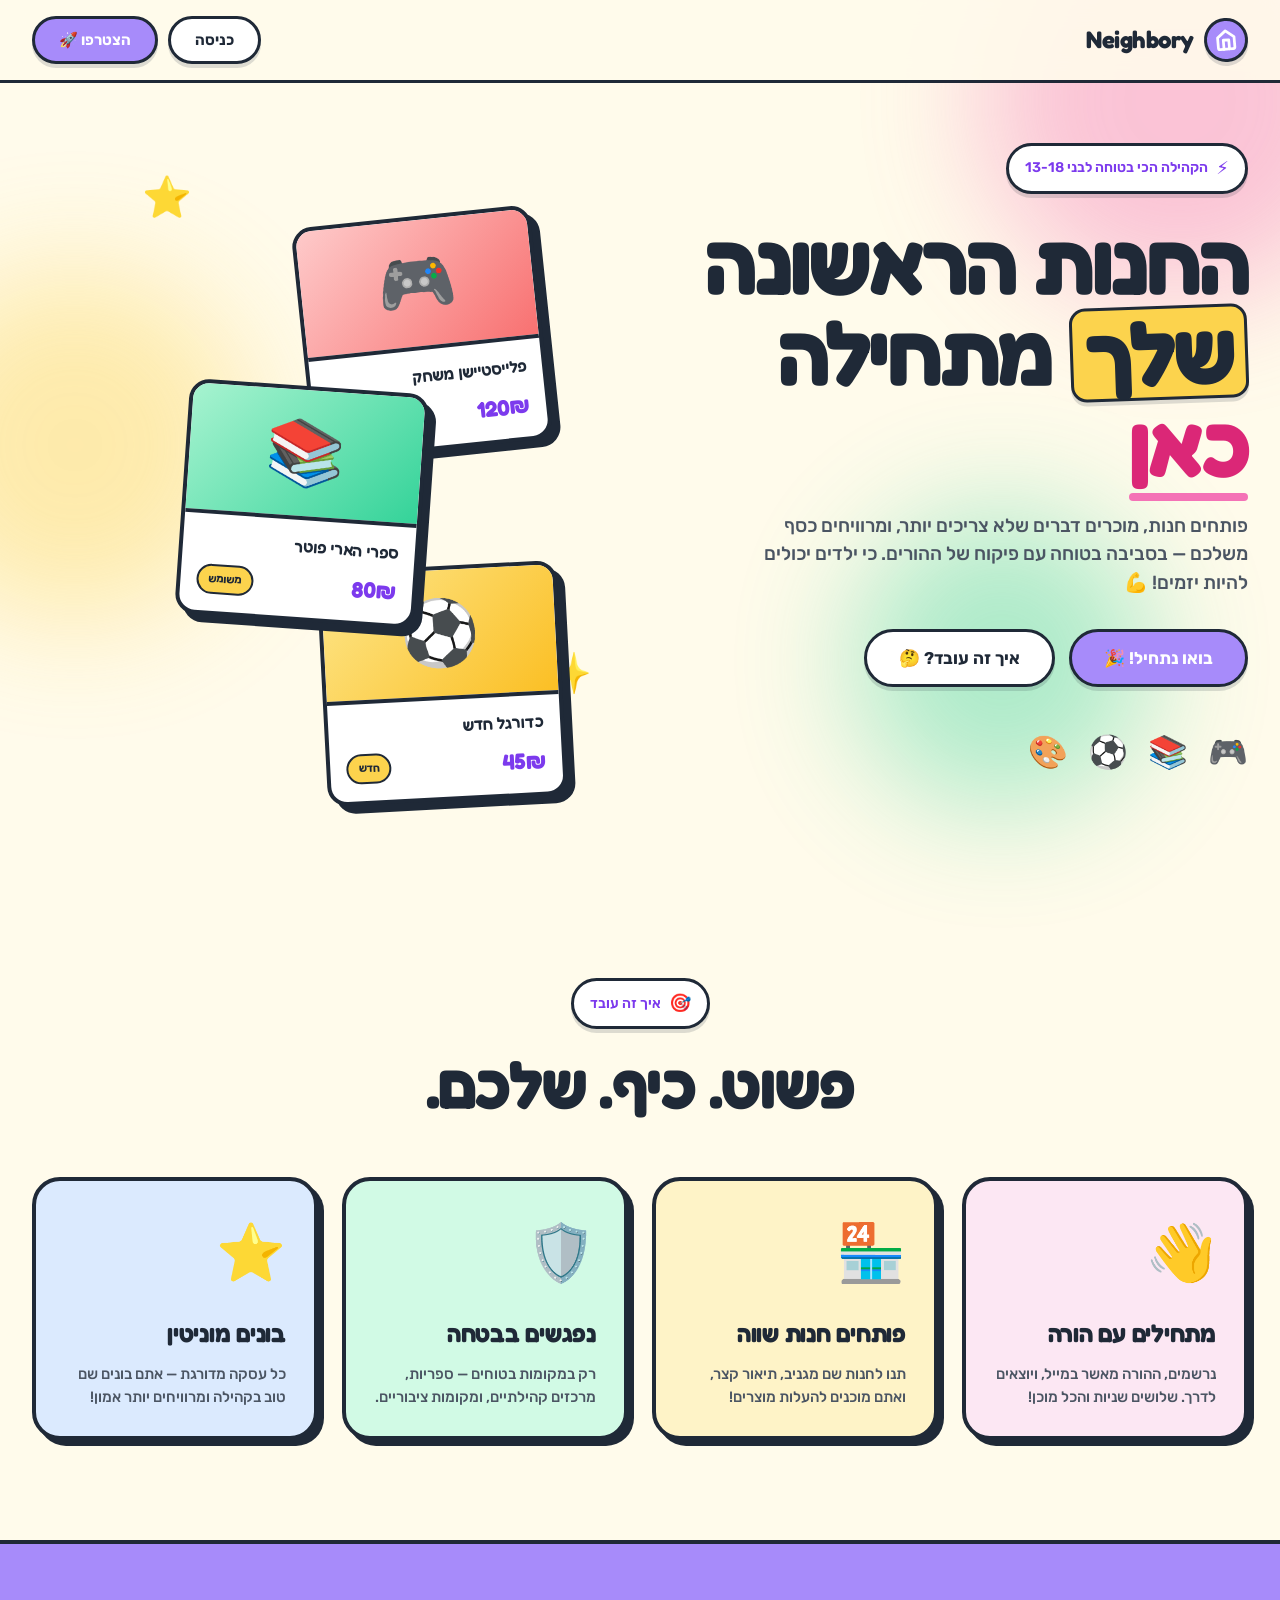
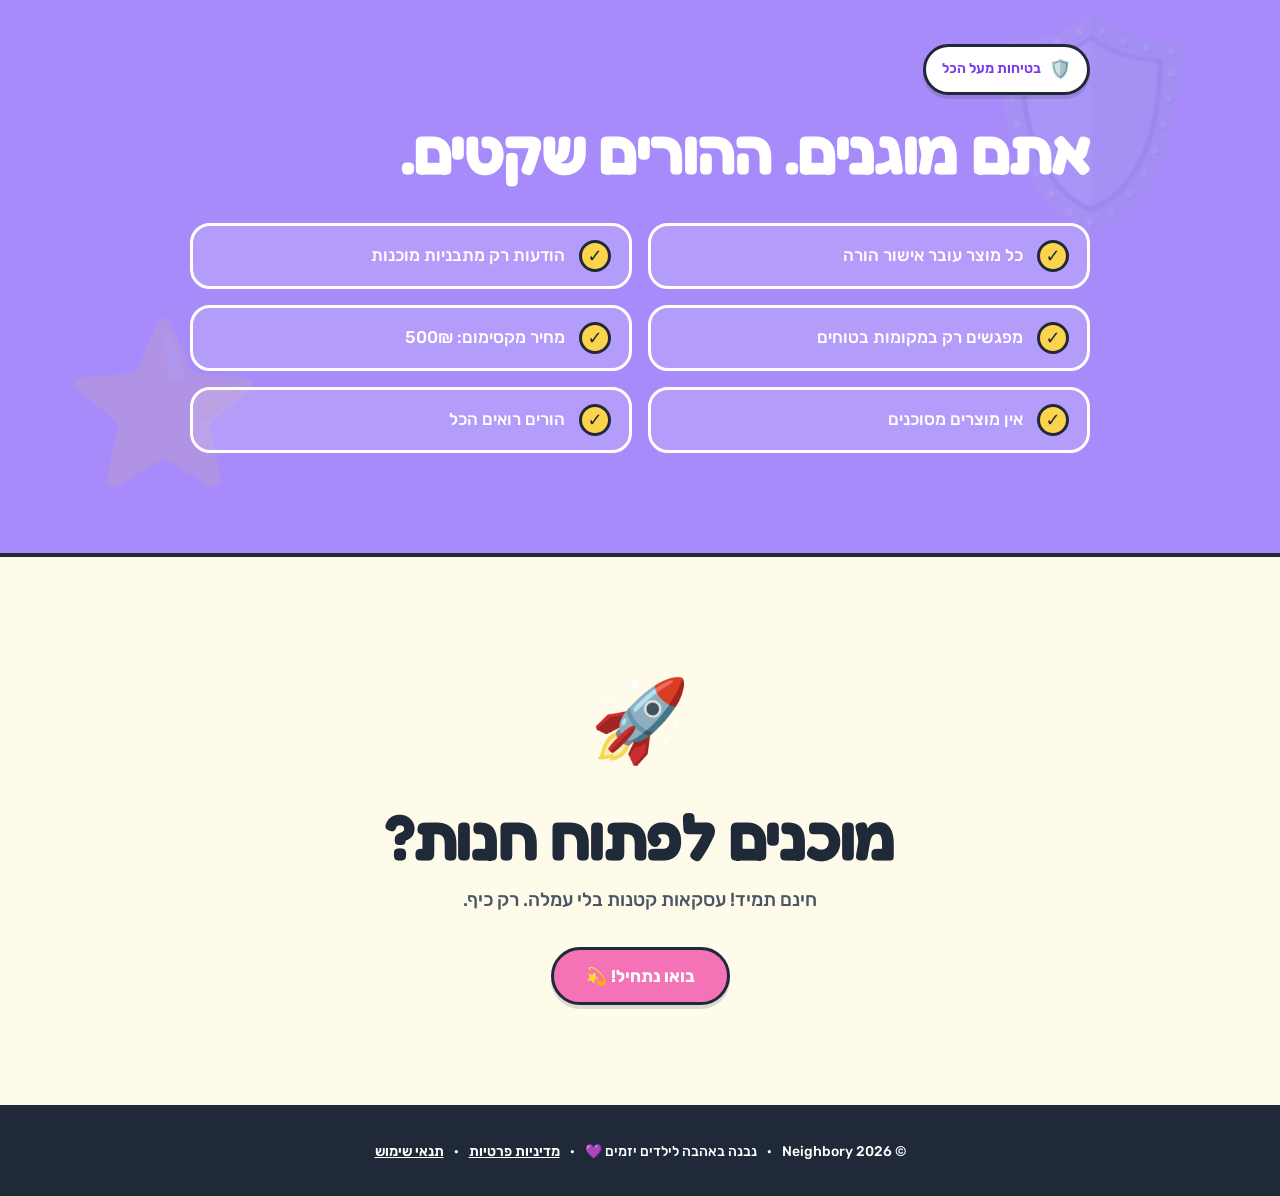
==== commit 8e531512: "Add parent email confirm in child form + resend approval code button" ====
--- a/frontend/index.html
+++ b/frontend/index.html
@@ -104,6 +104,7 @@
                 <div class="field"><label>סיסמה</label><div class="pwd-wrap"><input type="password" name="password" required minlength="8" placeholder="לפחות 8 תווים"><button type="button" class="pwd-toggle" onclick="togglePwd(this)" aria-label="הצג סיסמה">👁</button></div></div>
                 <span class="divider-label">👨‍👩‍👧 פרטי ההורה</span>
                 <div class="field"><label>אימייל ההורה</label><input type="email" name="parent_email" required placeholder="parent@example.com"></div>
+                <div class="field"><label>אימות אימייל ההורה</label><input type="email" name="parent_email_confirm" required placeholder="הזינו שוב את אימייל ההורה"></div>
                 <div id="register-child-error" class="error-msg"></div>
                 <button type="submit" class="btn btn-primary btn-full btn-large">צרו לי חשבון! 🎯</button>
             </form>
